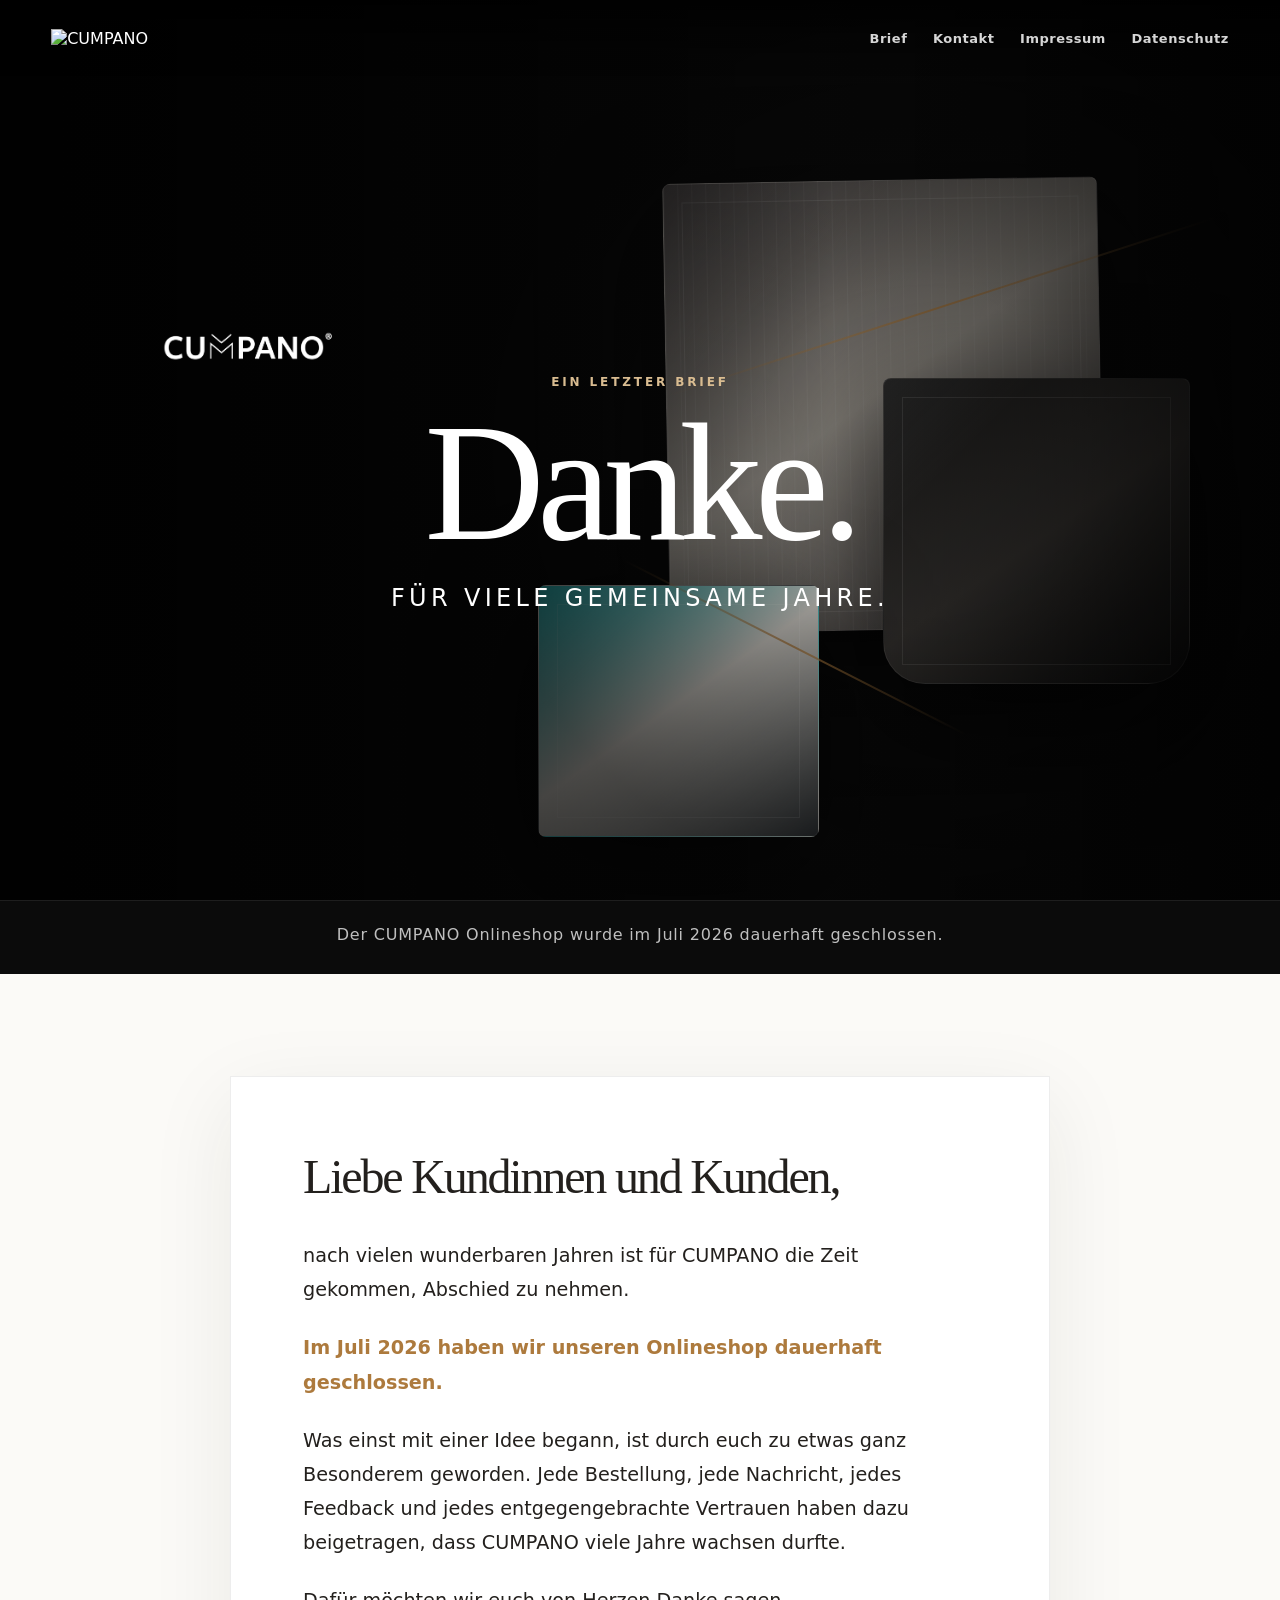
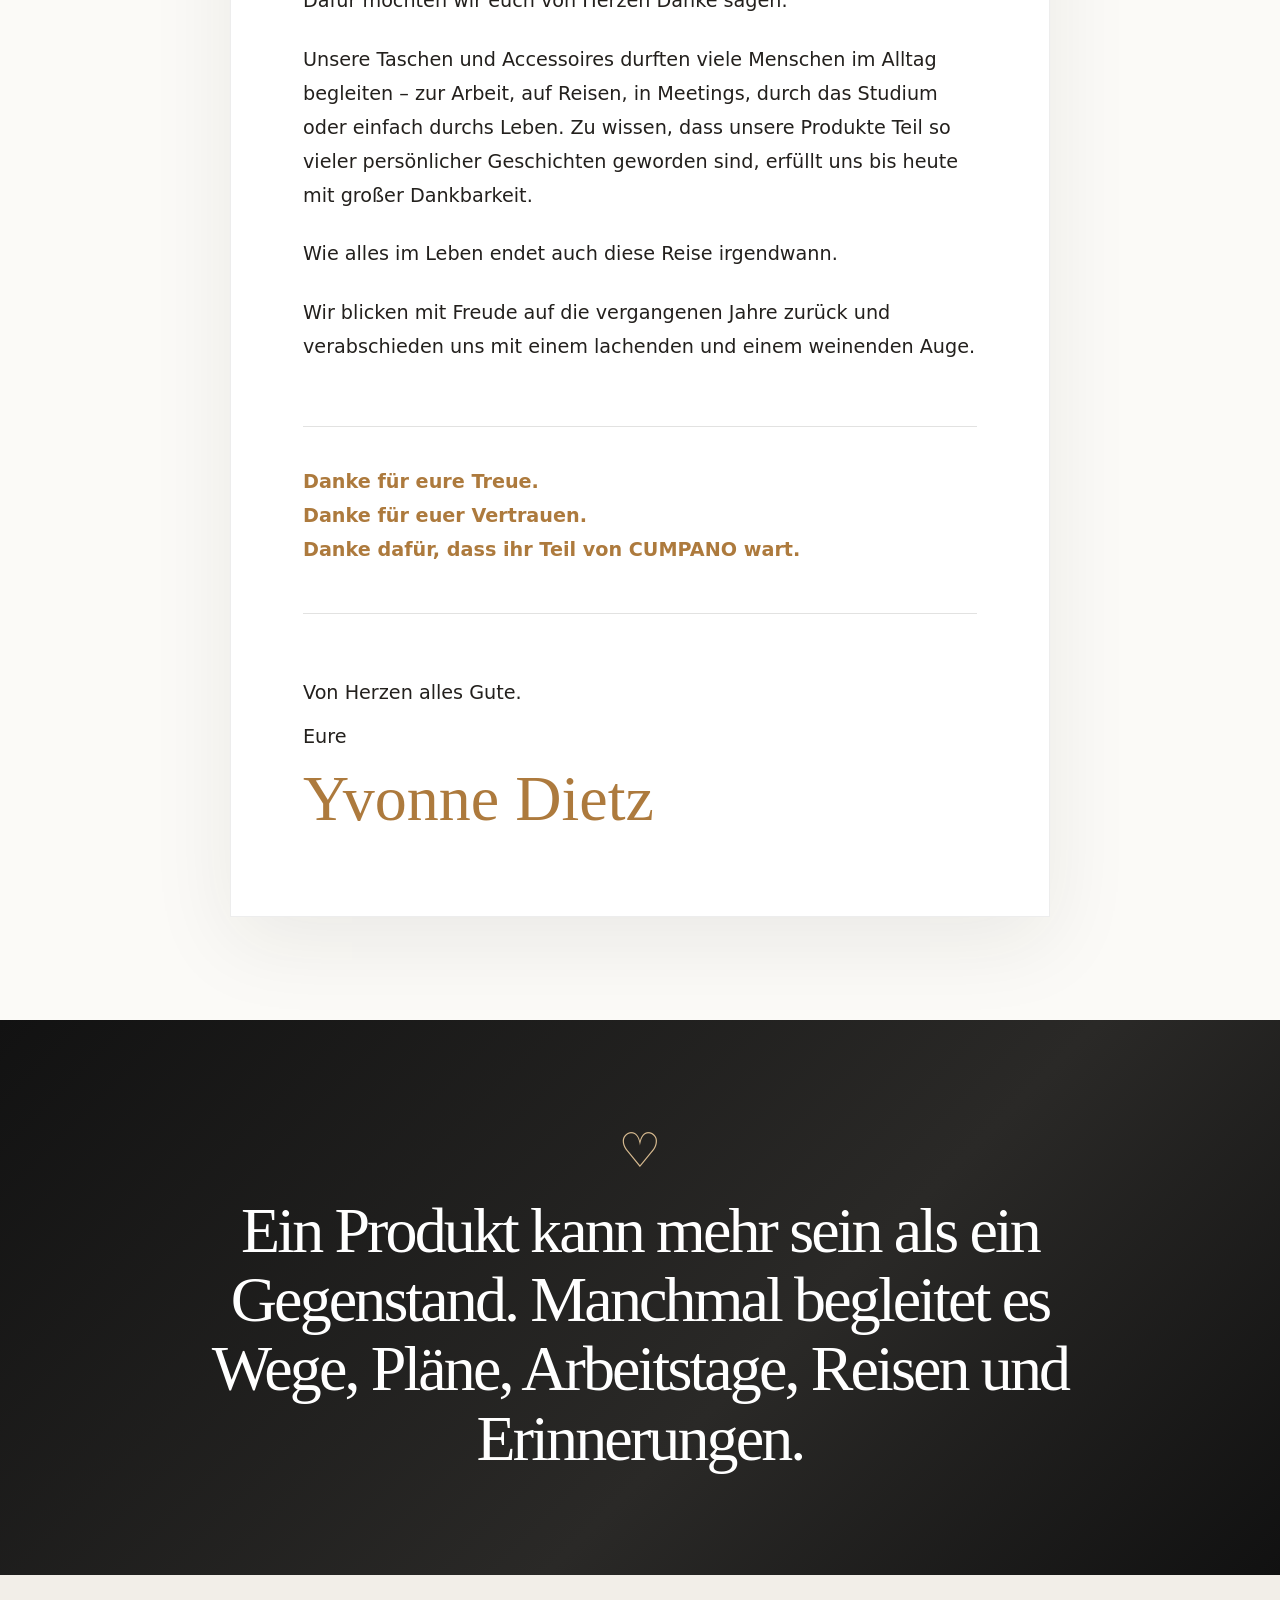
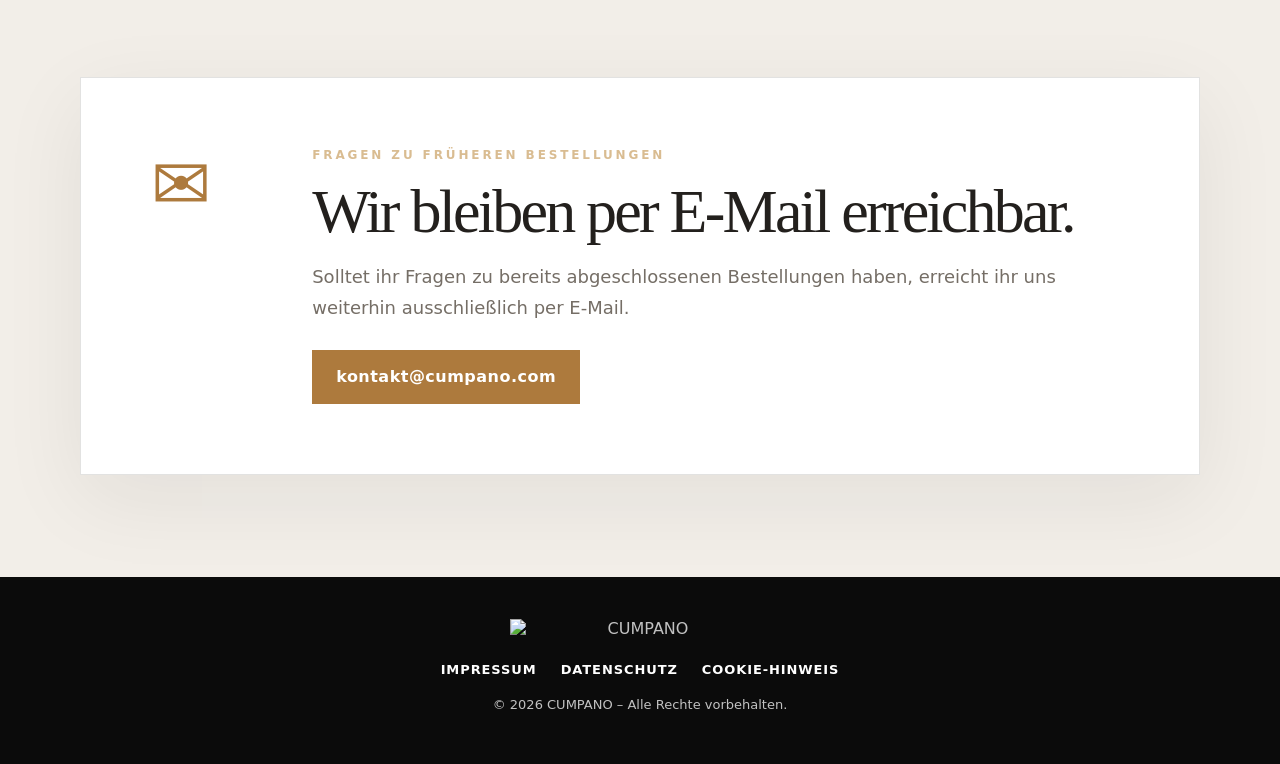
==== index.html @ 157a3c6d "Update index.html" ====
<!doctype html>
<html lang="de">
<head>
  <meta charset="utf-8" />
  <meta name="viewport" content="width=device-width, initial-scale=1" />
  <title>CUMPANO sagt Danke</title>
  <meta name="description" content="CUMPANO hat seinen Onlineshop im Juli 2026 dauerhaft geschlossen. Ein letzter Dank an alle Kundinnen und Kunden." />
  <meta name="theme-color" content="#111111" />
  <link rel="icon" href="cumpano-logo.png" />
  <link rel="stylesheet" href="styles.css" />
</head>
<body>
  <a class="skip-link" href="#brief">Zum Inhalt springen</a>
  <header class="topbar" aria-label="Kopfbereich">
    <a class="logo-link" href="index.html" aria-label="CUMPANO Startseite">
      <img src="assets/cumpano-logo.png" alt="CUMPANO" class="logo" />
    </a>
    <nav class="nav" aria-label="Seitennavigation">
      <a href="#brief">Brief</a>
      <a href="#kontakt">Kontakt</a>
      <a href="impressum.html">Impressum</a>
      <a href="datenschutz.html">Datenschutz</a>
    </nav>
  </header>

  <main>
    <section class="hero" aria-label="CUMPANO Abschied">
      <div class="hero-bg" aria-hidden="true">
        <div class="product-card product-card-a"></div>
        <div class="product-card product-card-b"></div>
        <div class="product-card product-card-c"></div>
        <div class="thread-line line-one"></div>
        <div class="thread-line line-two"></div>
      </div>
      <div class="hero-content reveal">
        <img src="cumpano-logo.png" alt="CUMPANO" class="logo">
        <p class="kicker">Ein letzter Brief</p>
        <h1>Danke.</h1>
        <p class="hero-subline">Für viele gemeinsame Jahre.</p>
      </div>
    </section>

    <section class="intro-band" aria-label="Hinweis zur Schließung">
      <p>Der CUMPANO Onlineshop wurde im Juli 2026 dauerhaft geschlossen.</p>
    </section>

    <section class="letter-section" id="brief">
      <article class="letter reveal" aria-label="Abschiedsbrief von CUMPANO">
        <p class="salutation">Liebe Kundinnen und Kunden,</p>

        <p>nach vielen wunderbaren Jahren ist für CUMPANO die Zeit gekommen, Abschied zu nehmen.</p>

        <p class="highlight">Im Juli 2026 haben wir unseren Onlineshop dauerhaft geschlossen.</p>

        <p>Was einst mit einer Idee begann, ist durch euch zu etwas ganz Besonderem geworden. Jede Bestellung, jede Nachricht, jedes Feedback und jedes entgegengebrachte Vertrauen haben dazu beigetragen, dass CUMPANO viele Jahre wachsen durfte.</p>

        <p>Dafür möchten wir euch von Herzen Danke sagen.</p>

        <p>Unsere Taschen und Accessoires durften viele Menschen im Alltag begleiten – zur Arbeit, auf Reisen, in Meetings, durch das Studium oder einfach durchs Leben. Zu wissen, dass unsere Produkte Teil so vieler persönlicher Geschichten geworden sind, erfüllt uns bis heute mit großer Dankbarkeit.</p>

        <p>Wie alles im Leben endet auch diese Reise irgendwann.</p>

        <p>Wir blicken mit Freude auf die vergangenen Jahre zurück und verabschieden uns mit einem lachenden und einem weinenden Auge.</p>

        <div class="thanks-box" aria-label="Dankesworte">
          <p>Danke für eure Treue.</p>
          <p>Danke für euer Vertrauen.</p>
          <p>Danke dafür, dass ihr Teil von CUMPANO wart.</p>
        </div>

        <div class="signature-block">
          <p>Von Herzen alles Gute.</p>
          <p>Eure</p>
          <p class="signature">Yvonne Dietz</p>
        </div>
      </article>
    </section>

    <section class="memory-strip" aria-label="Erinnerung">
      <div class="memory-content reveal">
        <span class="icon">♡</span>
        <p>Ein Produkt kann mehr sein als ein Gegenstand. Manchmal begleitet es Wege, Pläne, Arbeitstage, Reisen und Erinnerungen.</p>
      </div>
    </section>

    <section class="contact-section" id="kontakt">
      <div class="contact-card reveal">
        <div class="mail-icon" aria-hidden="true">✉</div>
        <div>
          <p class="kicker">Fragen zu früheren Bestellungen</p>
          <h2>Wir bleiben per E-Mail erreichbar.</h2>
          <p>Solltet ihr Fragen zu bereits abgeschlossenen Bestellungen haben, erreicht ihr uns weiterhin ausschließlich per E-Mail.</p>
          <a class="mail-button" href="mailto:kontakt@cumpano.com">kontakt@cumpano.com</a>
        </div>
      </div>
    </section>
  </main>

  <footer class="footer">
    <img src="assets/cumpano-logo.png" alt="CUMPANO" class="footer-logo" />
    <nav aria-label="Rechtliches">
      <a href="impressum.html">Impressum</a>
      <a href="datenschutz.html">Datenschutz</a>
      <a href="cookies.html">Cookie-Hinweis</a>
    </nav>
    <p>© 2026 CUMPANO – Alle Rechte vorbehalten.</p>
  </footer>

  <script src="script.js" defer></script>
</body>
</html>
---- styles.css ----
:root {
  --black: #0b0b0b;
  --black-soft: #151515;
  --white: #ffffff;
  --paper: #fbfaf7;
  --cream: #f2eee8;
  --ink: #23201d;
  --muted: #756e66;
  --gold: #ad7a3d;
  --gold-soft: #d9bc91;
  --line: rgba(35, 32, 29, 0.13);
  --shadow: 0 24px 80px rgba(0, 0, 0, 0.16);
  --max: 1120px;
}

* { box-sizing: border-box; }
html { scroll-behavior: smooth; }
body {
  margin: 0;
  color: var(--ink);
  background: var(--paper);
  font-family: Optima, Candara, "Segoe UI", system-ui, -apple-system, BlinkMacSystemFont, sans-serif;
  text-rendering: optimizeLegibility;
}
img { max-width: 100%; display: block; }
a { color: inherit; }
.skip-link {
  position: absolute;
  top: 8px;
  left: 8px;
  z-index: 100;
  padding: 10px 14px;
  background: var(--white);
  color: var(--black);
  transform: translateY(-130%);
}
.skip-link:focus { transform: translateY(0); }

.topbar {
  position: fixed;
  z-index: 50;
  top: 0;
  left: 0;
  right: 0;
  height: 76px;
  display: flex;
  align-items: center;
  justify-content: space-between;
  padding: 0 clamp(18px, 4vw, 54px);
  background: linear-gradient(180deg, rgba(0,0,0,0.72), rgba(0,0,0,0.28), transparent);
  color: var(--white);
}
.topbar.solid { background: var(--black); }
.logo { width: clamp(145px, 15vw, 210px); height: auto; }
.logo-link { text-decoration: none; }
.nav { display: flex; gap: clamp(14px, 2vw, 30px); align-items: center; font-size: 13px; font-weight: 700; letter-spacing: 0.04em; }
.nav a { color: rgba(255,255,255,0.84); text-decoration: none; }
.nav a:hover { color: var(--white); }

.hero {
  position: relative;
  min-height: 100svh;
  display: grid;
  place-items: center;
  overflow: hidden;
  background: var(--black);
  color: var(--white);
  padding: 120px 22px 90px;
}
.hero::after {
  content: "";
  position: absolute;
  inset: 0;
  background:
    linear-gradient(90deg, rgba(0,0,0,0.92), rgba(0,0,0,0.55) 38%, rgba(0,0,0,0.22) 65%, rgba(0,0,0,0.72)),
    radial-gradient(circle at 72% 50%, transparent 0 10rem, rgba(0,0,0,0.34) 28rem);
  z-index: 2;
}
.hero-bg { position: absolute; inset: 0; z-index: 1; opacity: 0.95; }
.product-card {
  position: absolute;
  border: 1px solid rgba(255,255,255,0.10);
  box-shadow: 0 35px 110px rgba(0,0,0,0.55);
  background:
    linear-gradient(135deg, rgba(255,255,255,0.09), transparent 25%),
    repeating-linear-gradient(90deg, rgba(255,255,255,0.055) 0 1px, transparent 1px 14px),
    linear-gradient(145deg, #393535, #9f9a92 48%, #393535);
}
.product-card::after {
  content: "";
  position: absolute;
  inset: 18px;
  border: 1px solid rgba(255,255,255,0.12);
}
.product-card-a {
  width: min(34vw, 470px);
  height: min(50vh, 540px);
  left: 52%;
  top: 20%;
  border-radius: 8px;
  transform: rotate(-1deg);
}
.product-card-b {
  width: min(24vw, 320px);
  height: min(34vh, 360px);
  left: 69%;
  top: 42%;
  border-radius: 8px 8px 42px 42px;
  background:
    linear-gradient(135deg, rgba(255,255,255,0.09), transparent 25%),
    linear-gradient(145deg, #1a1a1a, #3b3835 52%, #0e0e0e);
}
.product-card-c {
  width: min(22vw, 290px);
  height: min(28vh, 270px);
  left: 42%;
  bottom: 7%;
  border-radius: 8px;
  background:
    linear-gradient(135deg, rgba(255,255,255,0.11), transparent 25%),
    linear-gradient(145deg, #13aeb0, #dad7d0 48%, #2f3336);
}
.thread-line {
  position: absolute;
  height: 2px;
  background: linear-gradient(90deg, transparent, rgba(173,122,61,.8), transparent);
  transform-origin: center;
}
.line-one { width: 45vw; top: 34%; right: 4%; transform: rotate(-18deg); }
.line-two { width: 30vw; bottom: 28%; right: 23%; transform: rotate(27deg); }
.hero-content { position: relative; z-index: 3; width: min(980px, 100%); text-align: center; }
.hero-logo { width: min(620px, 88vw); margin: 0 auto 44px; }
.kicker {
  margin: 0 0 18px;
  color: var(--gold-soft);
  text-transform: uppercase;
  letter-spacing: 0.24em;
  font-size: 12px;
  font-weight: 800;
}
.hero h1, .legal-card h1, .letter .salutation, .contact-card h2, .memory-content p {
  font-family: Georgia, "Times New Roman", serif;
  font-weight: 400;
  letter-spacing: -0.045em;
}
.hero h1 { margin: 0; font-size: clamp(76px, 13vw, 180px); line-height: 0.92; }
.hero-subline { margin: 24px 0 0; font-size: clamp(16px, 2vw, 24px); text-transform: uppercase; letter-spacing: 0.18em; }
.intro-band {
  background: var(--black);
  color: var(--white);
  padding: 24px 22px 30px;
  text-align: center;
  border-top: 1px solid rgba(255,255,255,0.08);
}
.intro-band p { margin: 0; color: rgba(255,255,255,0.74); letter-spacing: 0.05em; }

.letter-section { padding: clamp(64px, 8vw, 118px) 22px; }
.letter {
  width: min(820px, 100%);
  margin: 0 auto;
  padding: clamp(30px, 6vw, 72px);
  background: #fff;
  box-shadow: 0 24px 80px rgba(35,32,29,.08);
  border: 1px solid rgba(35,32,29,.08);
}
.letter p { margin: 0 0 24px; font-size: clamp(18px, 1.5vw, 21px); line-height: 1.78; }
.letter .salutation { font-size: clamp(31px, 4vw, 48px); line-height: 1.16; margin-bottom: 34px; }
.highlight { color: var(--gold); font-weight: 700; }
.thanks-box {
  margin: clamp(38px, 6vw, 62px) 0;
  padding: clamp(24px, 4vw, 42px) 0;
  border-top: 1px solid var(--line);
  border-bottom: 1px solid var(--line);
}
.thanks-box p { margin: 0 0 8px; color: var(--gold); font-weight: 800; line-height: 1.35; }
.signature-block { margin-top: 44px; }
.signature-block p { margin-bottom: 10px; }
.signature-block .signature {
  margin-top: 4px;
  color: var(--gold);
  font-family: "Segoe Script", "Brush Script MT", cursive;
  font-size: clamp(38px, 5vw, 64px);
  line-height: 1.1;
}

.memory-strip {
  background: linear-gradient(135deg, #121212, #2a2927 60%, #111);
  color: var(--white);
  padding: clamp(64px, 8vw, 120px) 22px;
}
.memory-content { width: min(900px, 100%); margin: 0 auto; text-align: center; }
.memory-content .icon { display: block; color: var(--gold-soft); font-size: 48px; margin-bottom: 18px; }
.memory-content p { margin: 0; font-size: clamp(34px, 5vw, 66px); line-height: 1.08; }

.contact-section { padding: clamp(64px, 8vw, 118px) 22px; background: var(--cream); }
.contact-card {
  width: min(var(--max), 100%);
  margin: 0 auto;
  display: grid;
  grid-template-columns: 110px 1fr;
  gap: clamp(24px, 4vw, 56px);
  align-items: start;
  padding: clamp(30px, 6vw, 70px);
  background: #fff;
  border: 1px solid var(--line);
  box-shadow: 0 24px 80px rgba(35,32,29,.07);
}
.mail-icon { color: var(--gold); font-size: 72px; line-height: 1; }
.contact-card h2 { font-size: clamp(34px, 5vw, 62px); line-height: 1; margin: 0 0 20px; }
.contact-card p:not(.kicker) { margin: 0 0 26px; color: var(--muted); font-size: 18px; line-height: 1.7; }
.mail-button {
  display: inline-flex;
  align-items: center;
  min-height: 54px;
  padding: 0 24px;
  background: var(--gold);
  color: #fff;
  text-decoration: none;
  font-weight: 800;
  letter-spacing: .03em;
}
.mail-button:hover { filter: brightness(0.94); }

.footer {
  background: var(--black);
  color: rgba(255,255,255,.75);
  text-align: center;
  padding: 42px 22px 52px;
}
.footer-logo { width: min(260px, 70vw); margin: 0 auto 24px; }
.footer nav { display: flex; justify-content: center; flex-wrap: wrap; gap: 24px; margin-bottom: 20px; }
.footer a { color: #fff; text-decoration: none; font-size: 13px; font-weight: 800; letter-spacing: .07em; text-transform: uppercase; }
.footer p { margin: 0; font-size: 13px; }

.legal-page { background: var(--cream); }
.legal-wrap { padding: 120px 22px 80px; }
.legal-card {
  width: min(900px, 100%);
  margin: 0 auto;
  background: #fff;
  padding: clamp(28px, 5vw, 64px);
  border: 1px solid var(--line);
  box-shadow: 0 24px 80px rgba(35,32,29,.07);
}
.legal-card h1 { margin: 0 0 10px; font-size: clamp(44px, 7vw, 78px); line-height: 1; }
.legal-card h2 { margin: 34px 0 12px; font-size: 23px; }
.legal-card p { color: #3a352f; font-size: 17px; line-height: 1.72; }
.legal-card a { color: var(--gold); font-weight: 700; }
.legal-note, .small-muted { color: var(--muted) !important; }
.small-muted { margin-top: 42px; font-size: 14px !important; }

.reveal { opacity: 0; transform: translateY(24px); transition: opacity 850ms ease, transform 850ms ease; }
.reveal.is-visible { opacity: 1; transform: translateY(0); }

@media (max-width: 760px) {
  .topbar { height: auto; min-height: 72px; align-items: flex-start; flex-direction: column; gap: 10px; padding-top: 14px; padding-bottom: 14px; background: rgba(0,0,0,.86); }
  .nav { gap: 14px; flex-wrap: wrap; font-size: 12px; }
  .hero { padding-top: 150px; }
  .product-card-a { width: 76vw; height: 380px; left: 22%; top: 28%; }
  .product-card-b { width: 48vw; height: 240px; left: 55%; top: 52%; }
  .product-card-c { width: 44vw; height: 190px; left: 5%; bottom: 8%; }
  .contact-card { grid-template-columns: 1fr; }
  .mail-icon { font-size: 54px; }
  .letter { padding-left: 24px; padding-right: 24px; }
}

@media (prefers-reduced-motion: reduce) {
  html { scroll-behavior: auto; }
  .reveal { opacity: 1; transform: none; transition: none; }
}
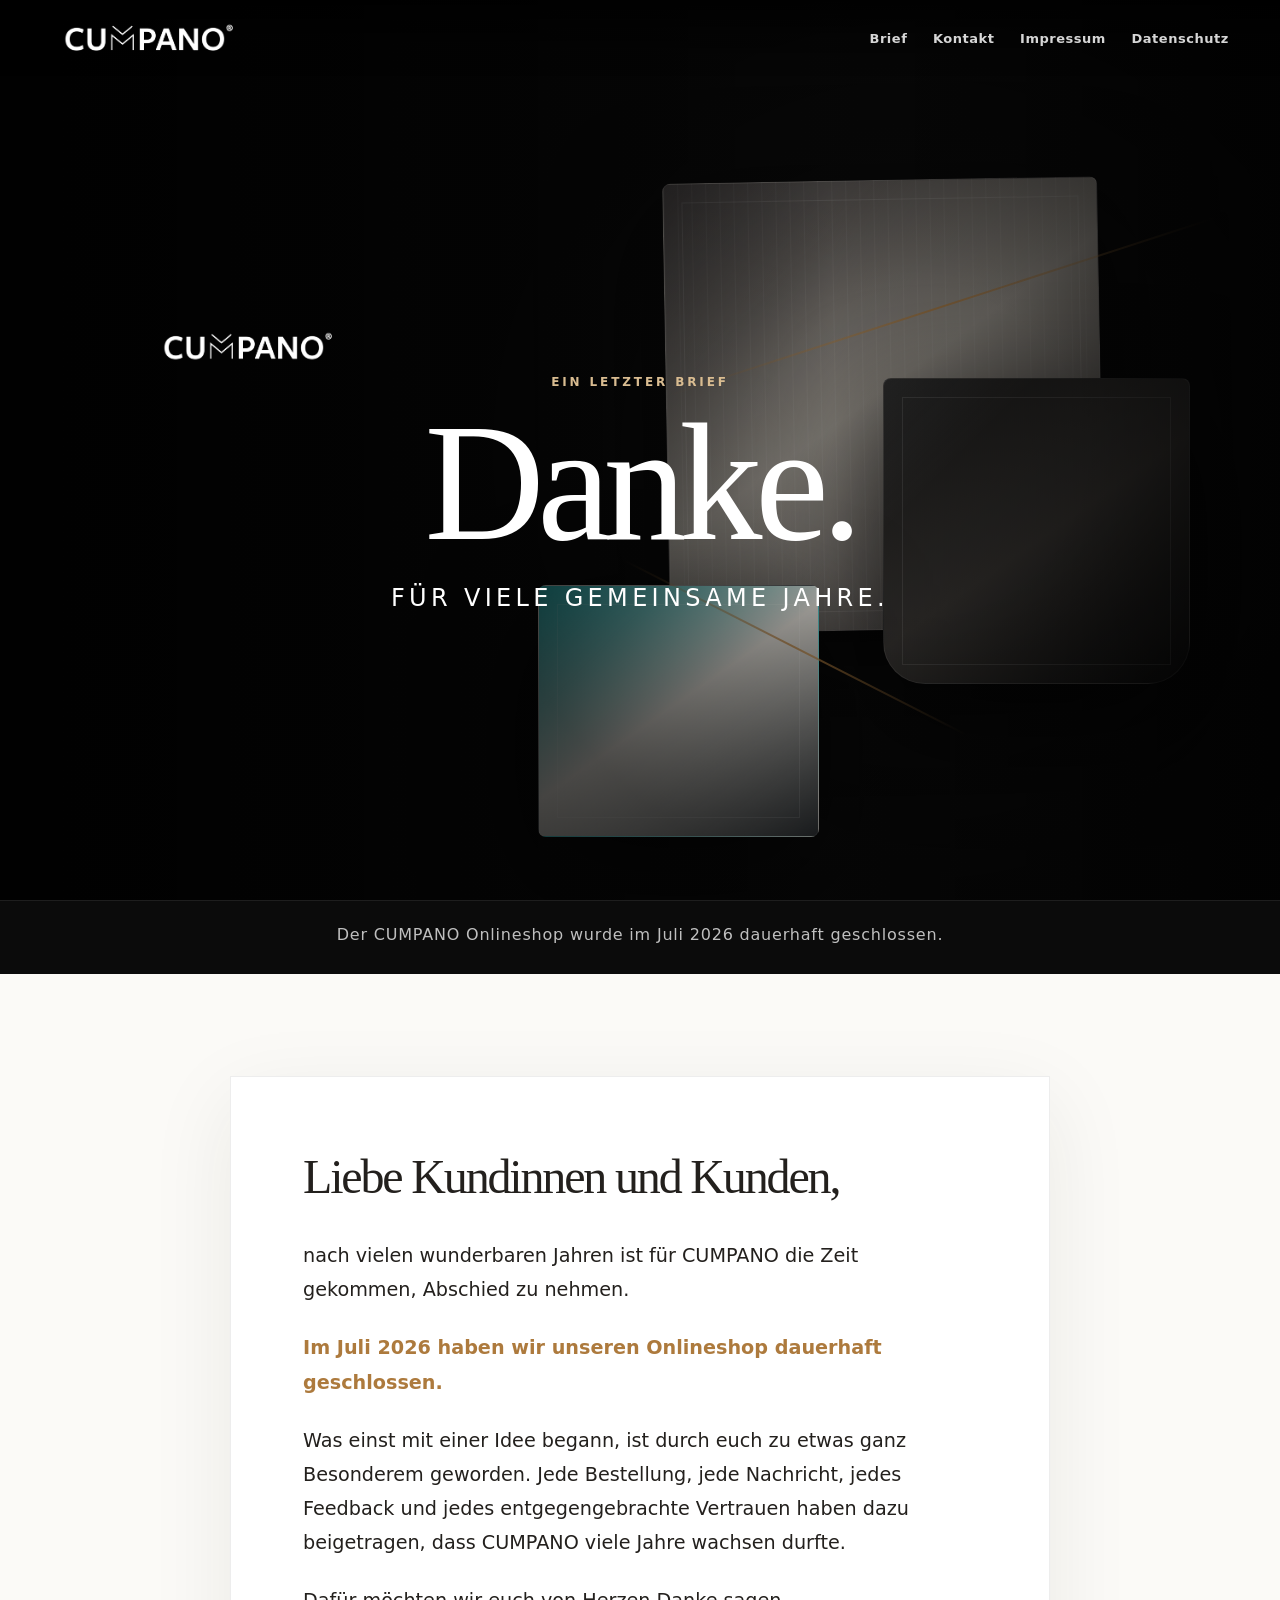
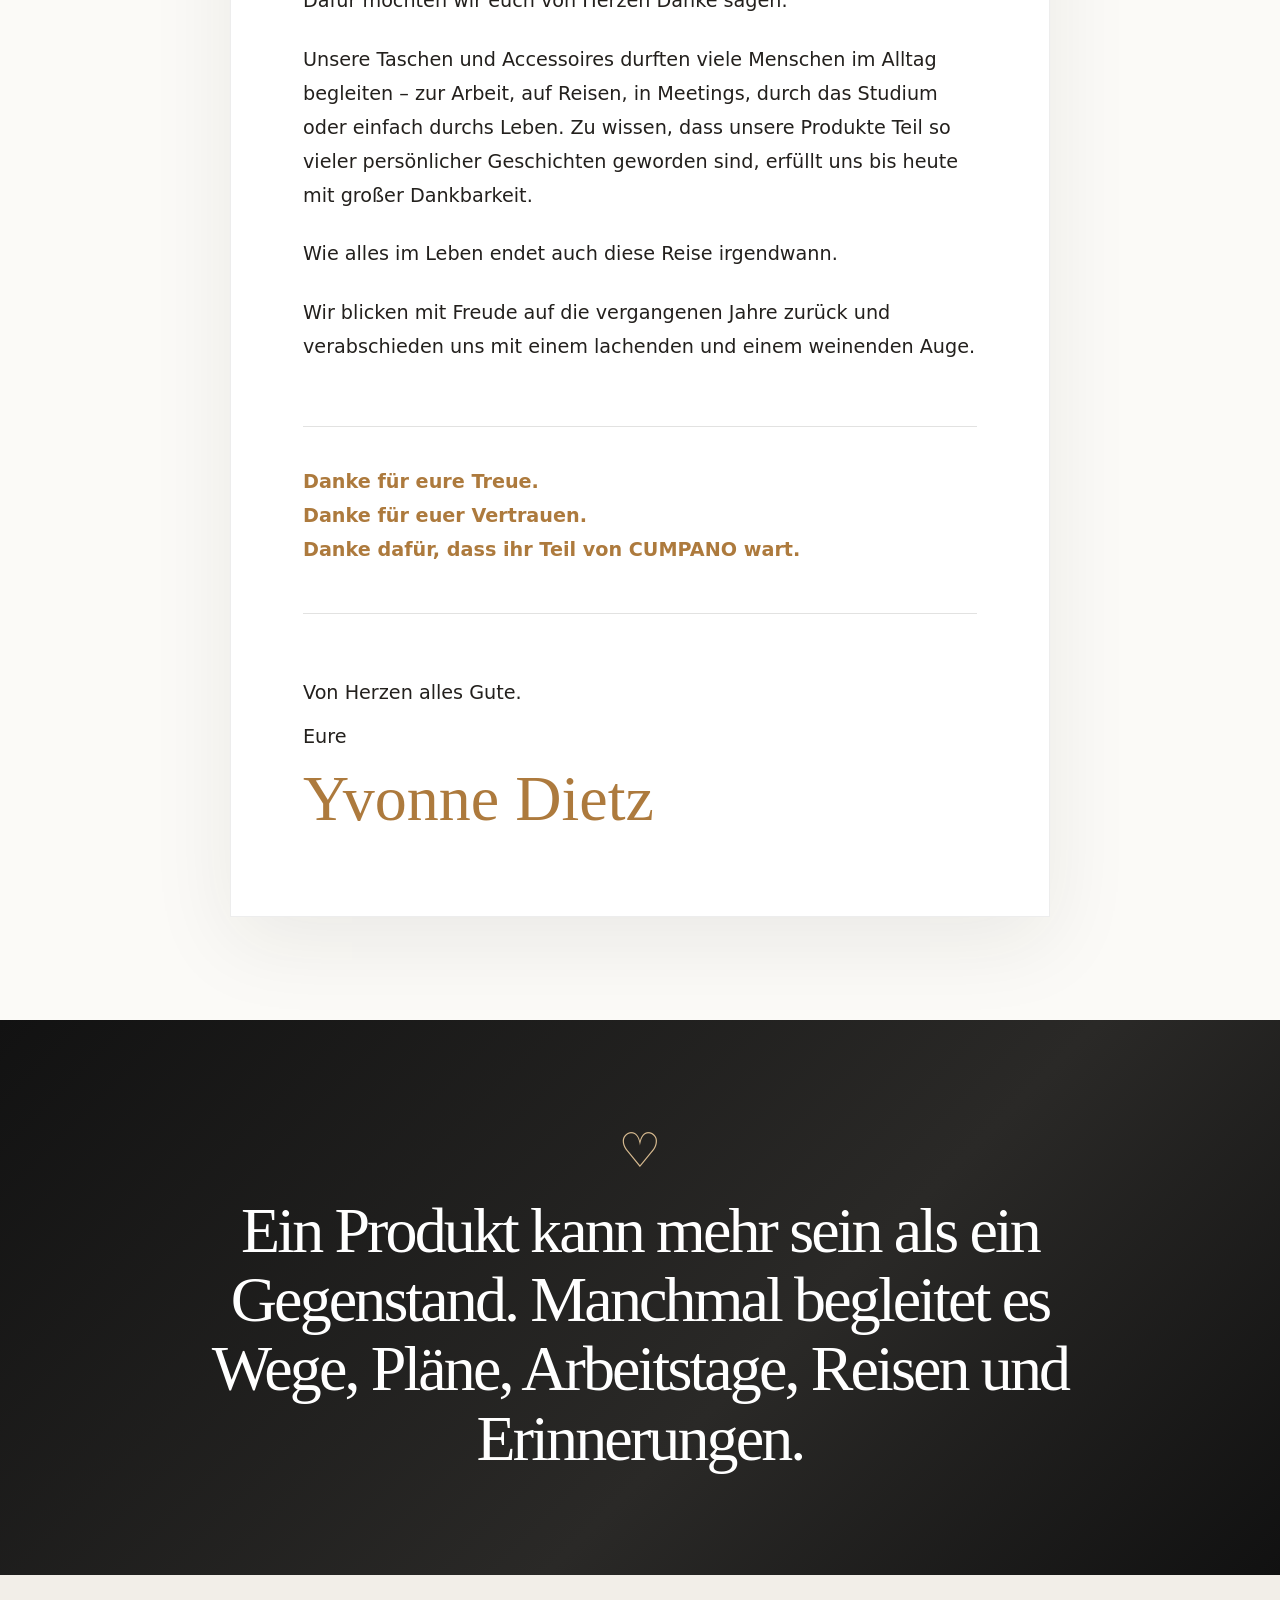
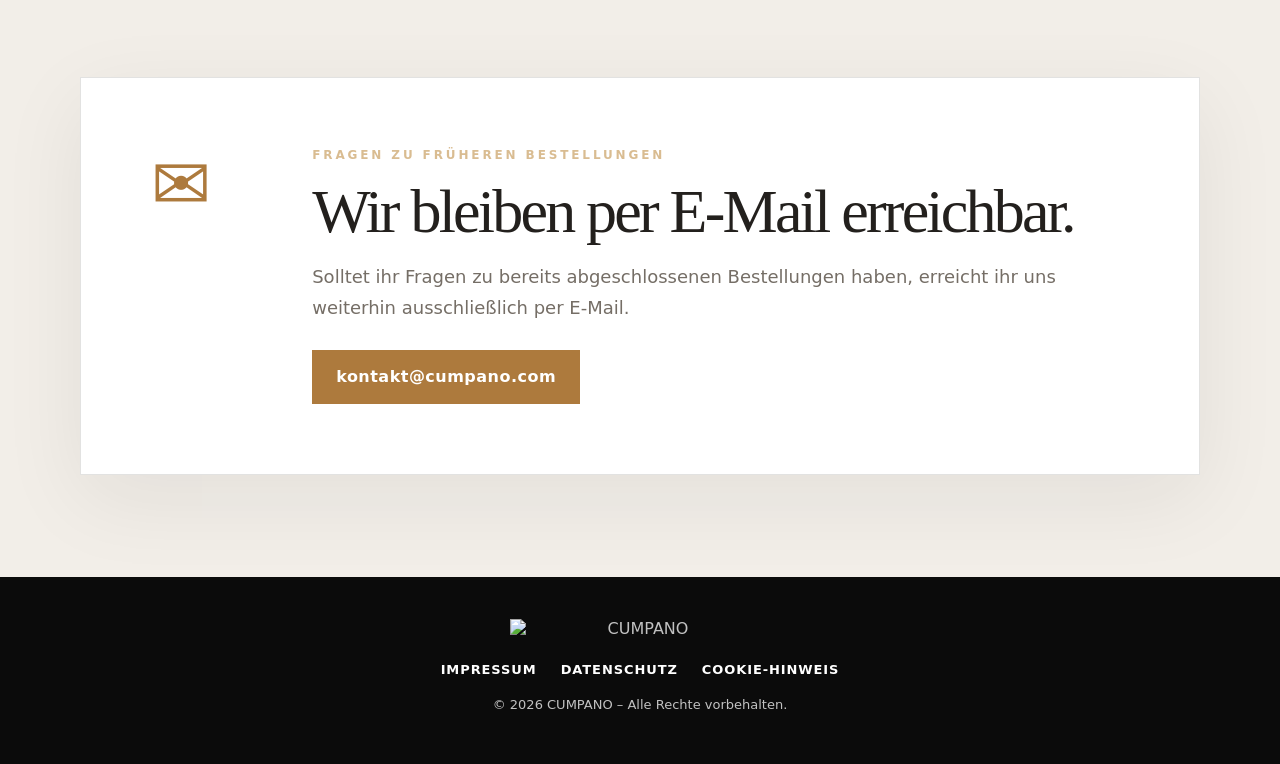
==== commit 853e7918: "Update index.html" ====
--- a/index.html
+++ b/index.html
@@ -13,7 +13,7 @@
   <a class="skip-link" href="#brief">Zum Inhalt springen</a>
   <header class="topbar" aria-label="Kopfbereich">
     <a class="logo-link" href="index.html" aria-label="CUMPANO Startseite">
-      <img src="assets/cumpano-logo.png" alt="CUMPANO" class="logo" />
+      <img src="cumpano-logo.png" alt="CUMPANO" class="logo">
     </a>
     <nav class="nav" aria-label="Seitennavigation">
       <a href="#brief">Brief</a>
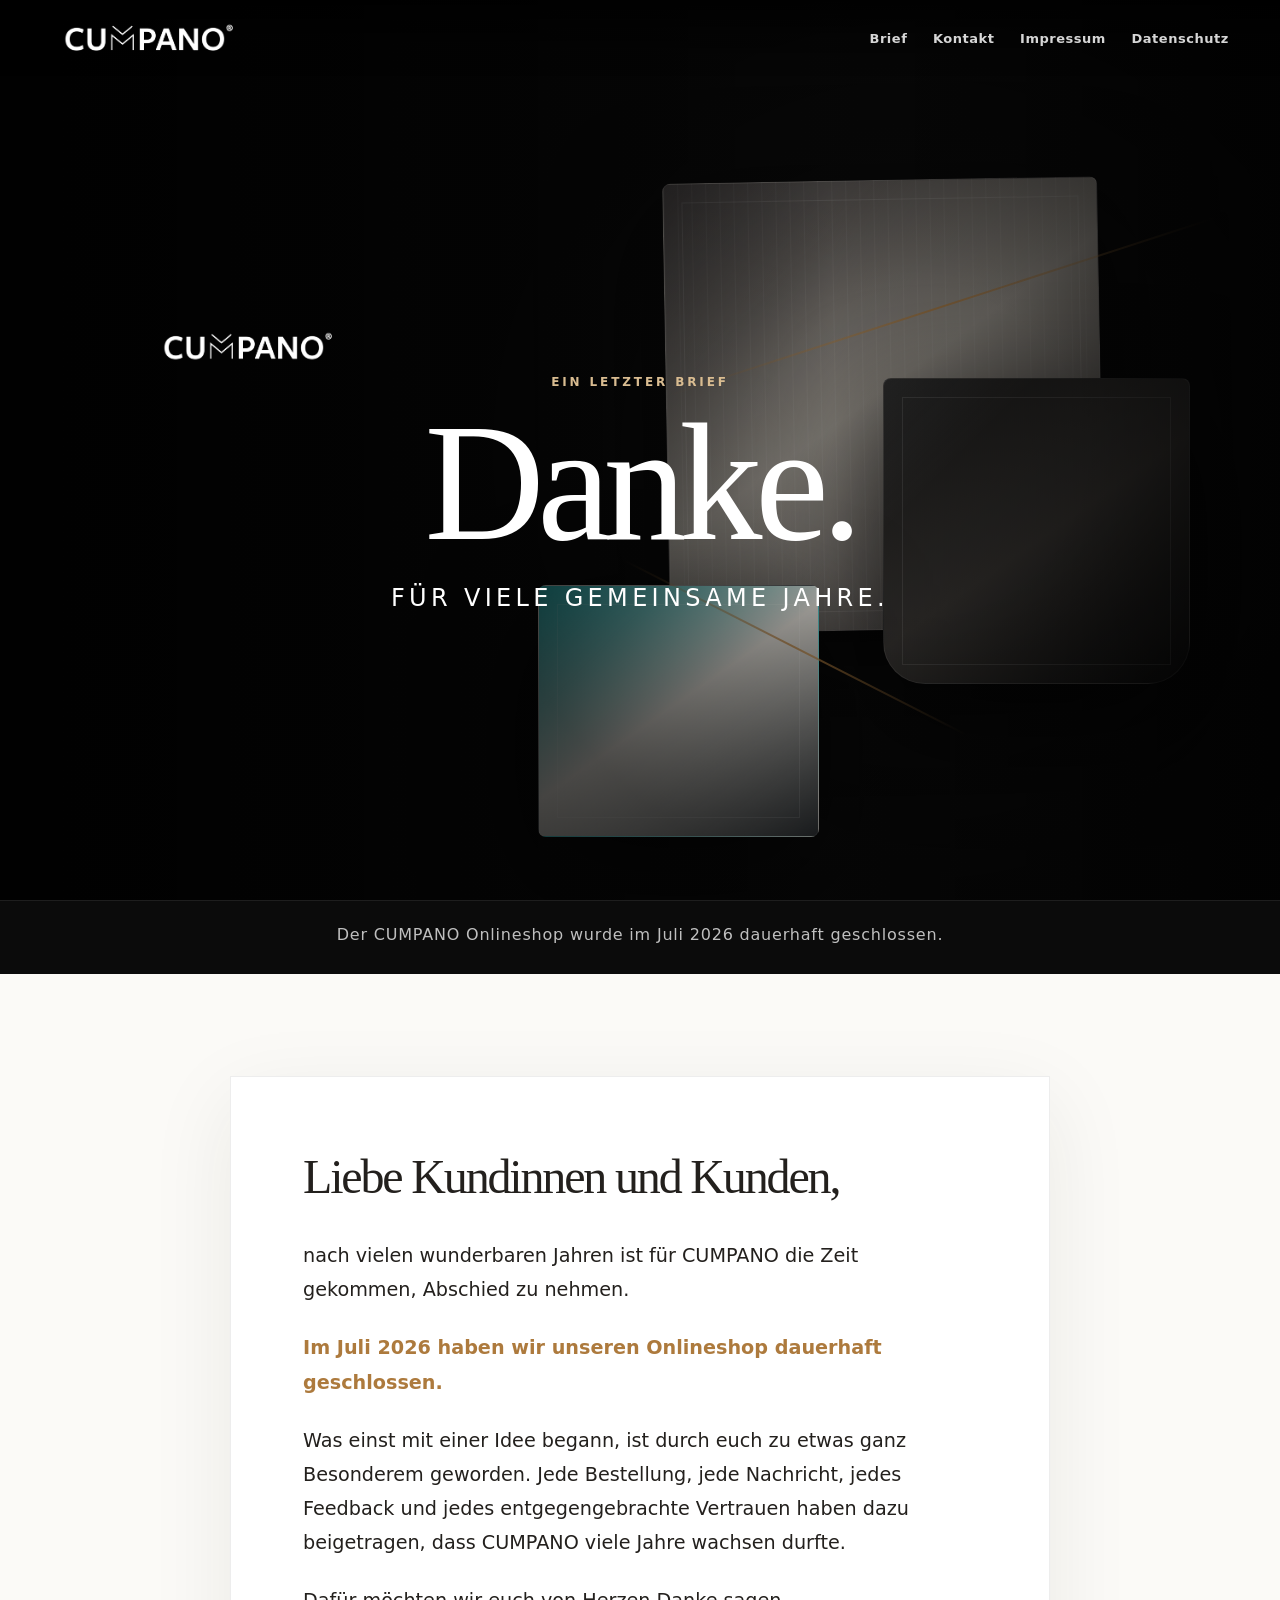
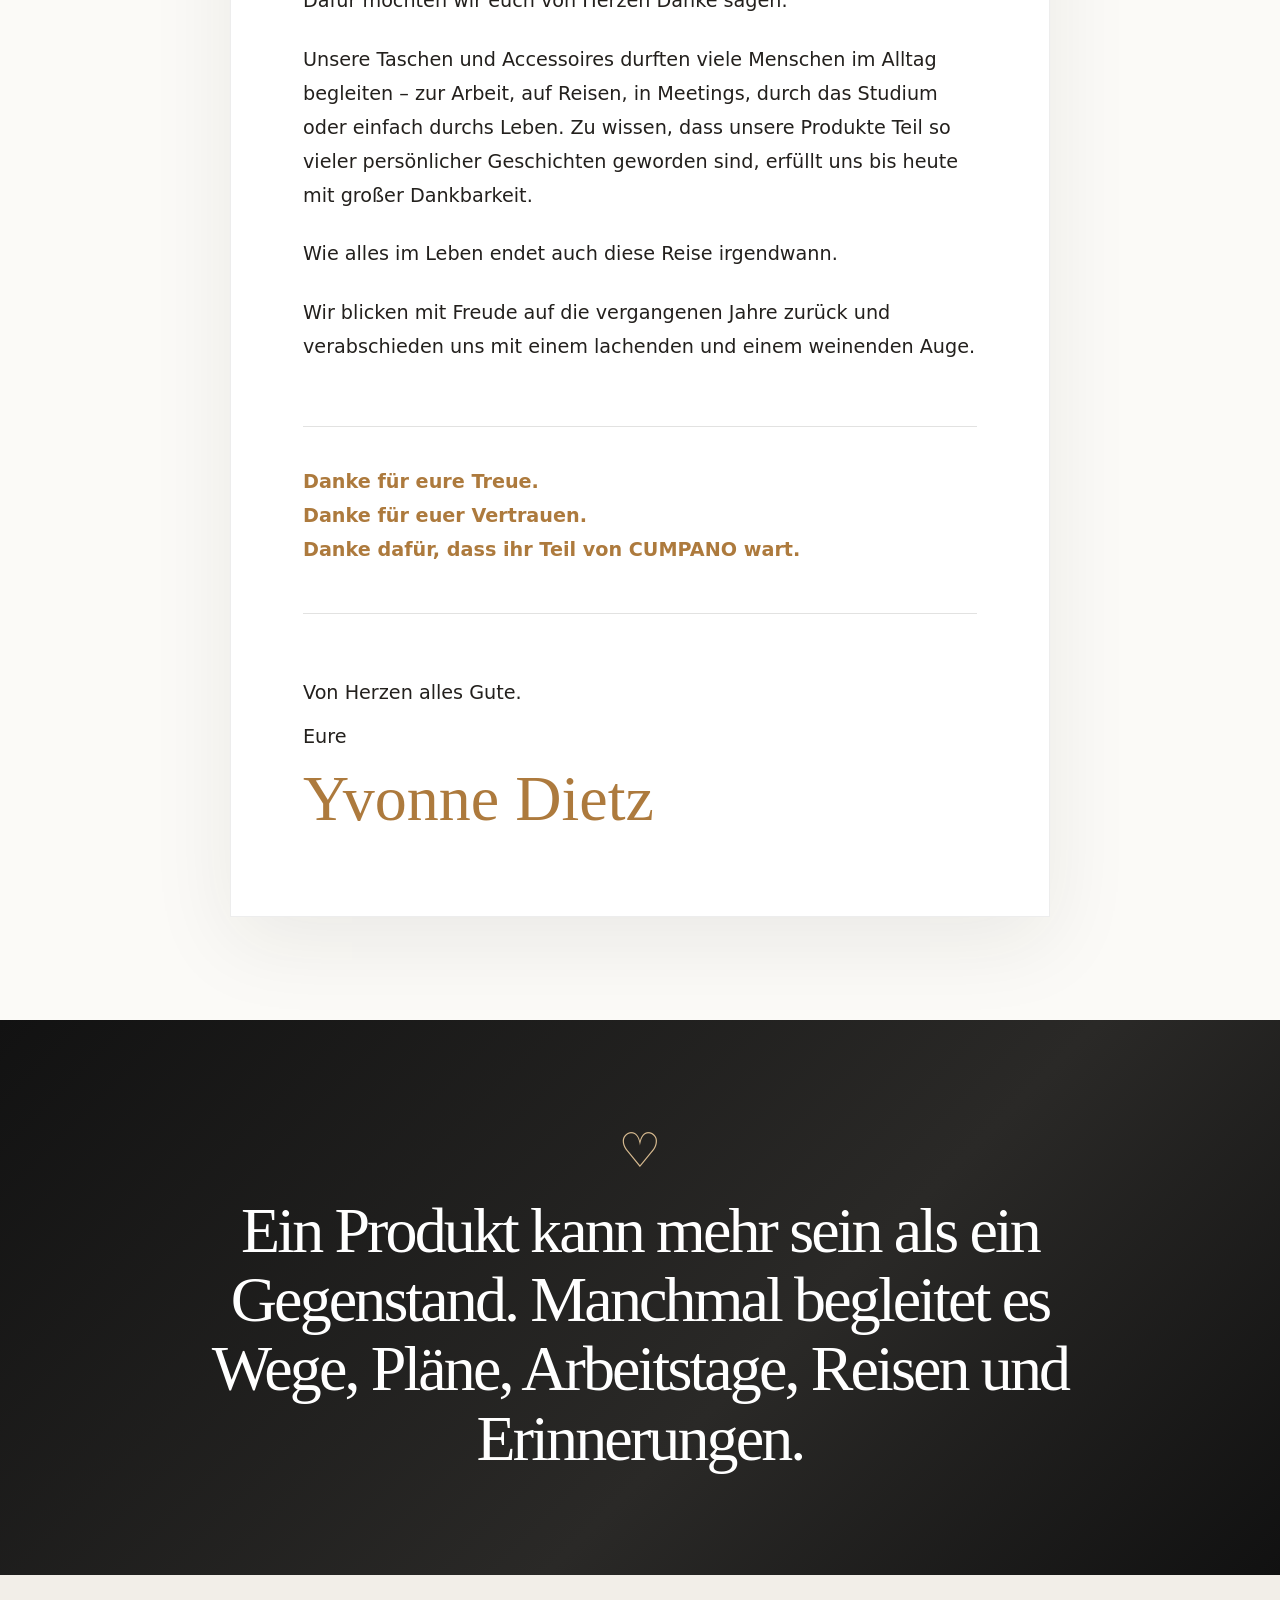
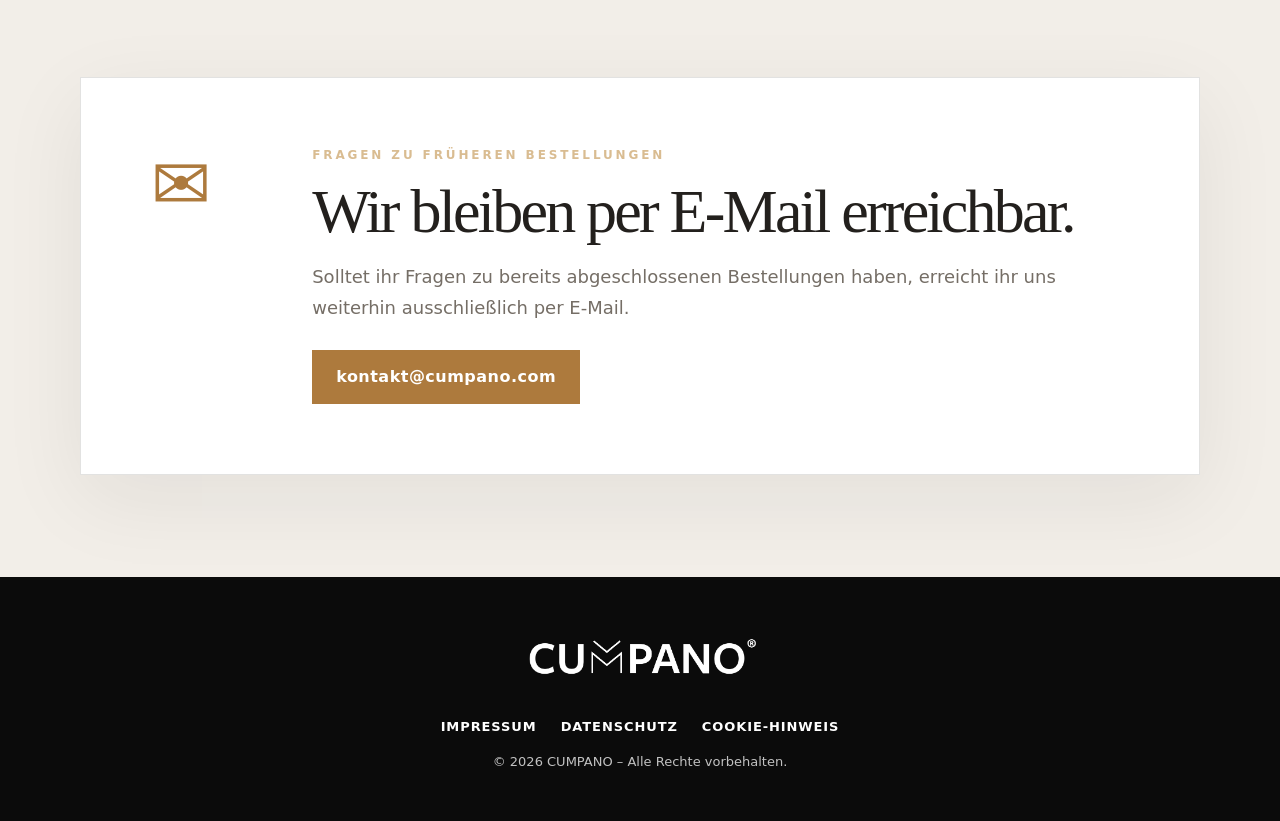
==== commit 7f40bb6c: "Update logo image source in footer" ====
--- a/index.html
+++ b/index.html
@@ -97,7 +97,7 @@
   </main>
 
   <footer class="footer">
-    <img src="assets/cumpano-logo.png" alt="CUMPANO" class="footer-logo" />
+    <img src="cumpano-logo.png" alt="CUMPANO" class="footer-logo" />
     <nav aria-label="Rechtliches">
       <a href="impressum.html">Impressum</a>
       <a href="datenschutz.html">Datenschutz</a>
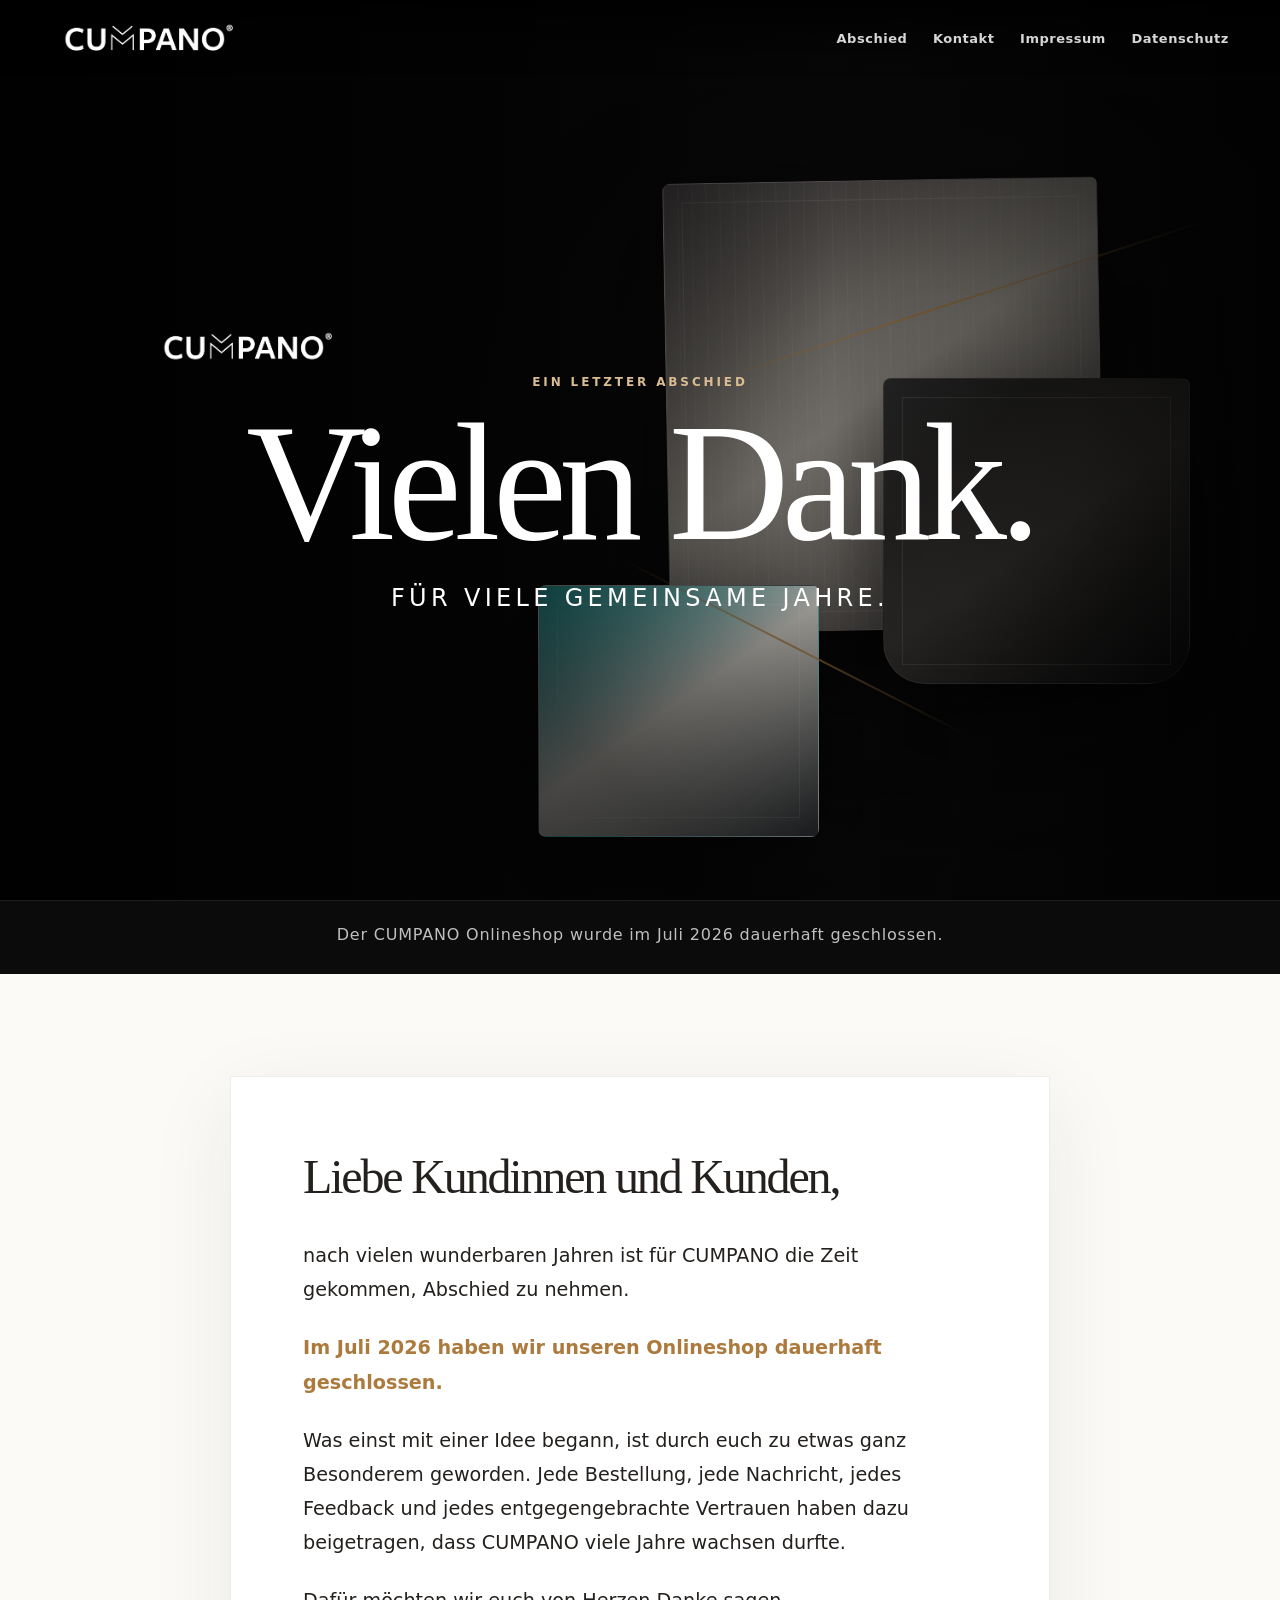
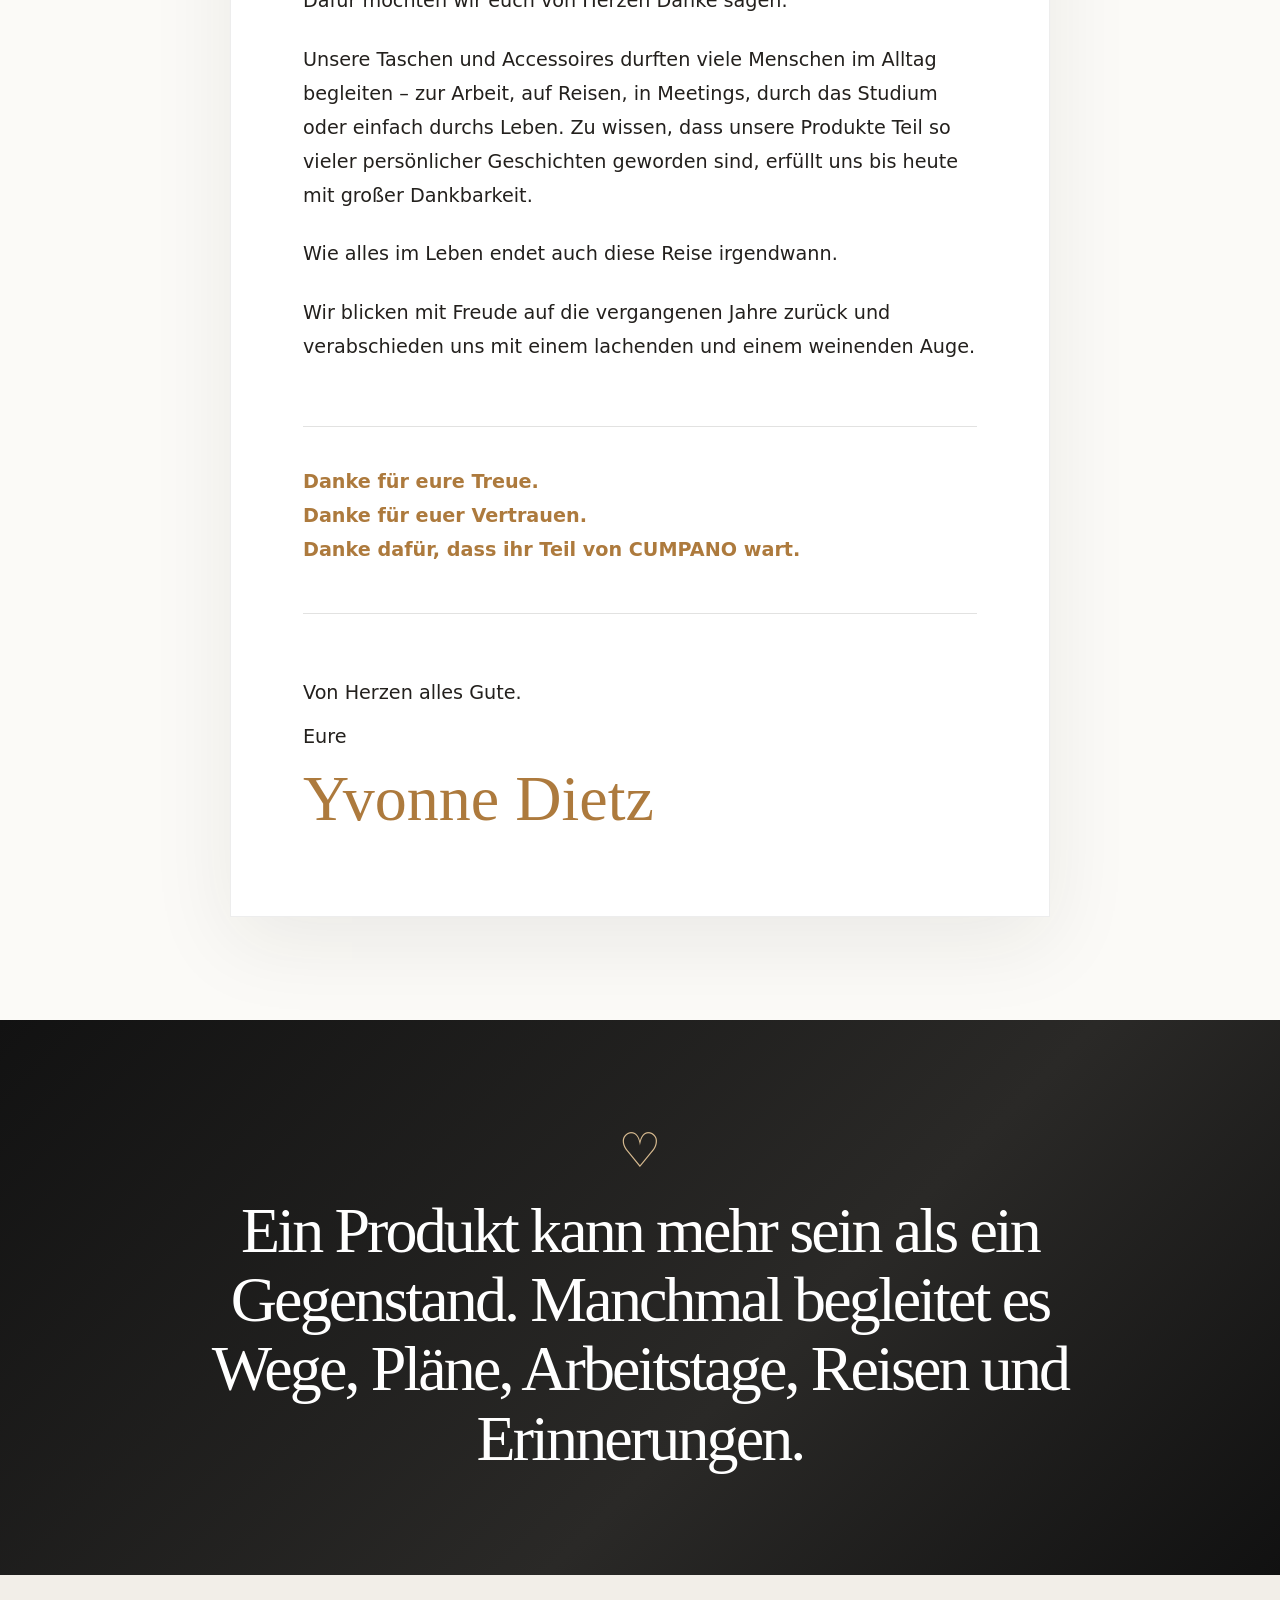
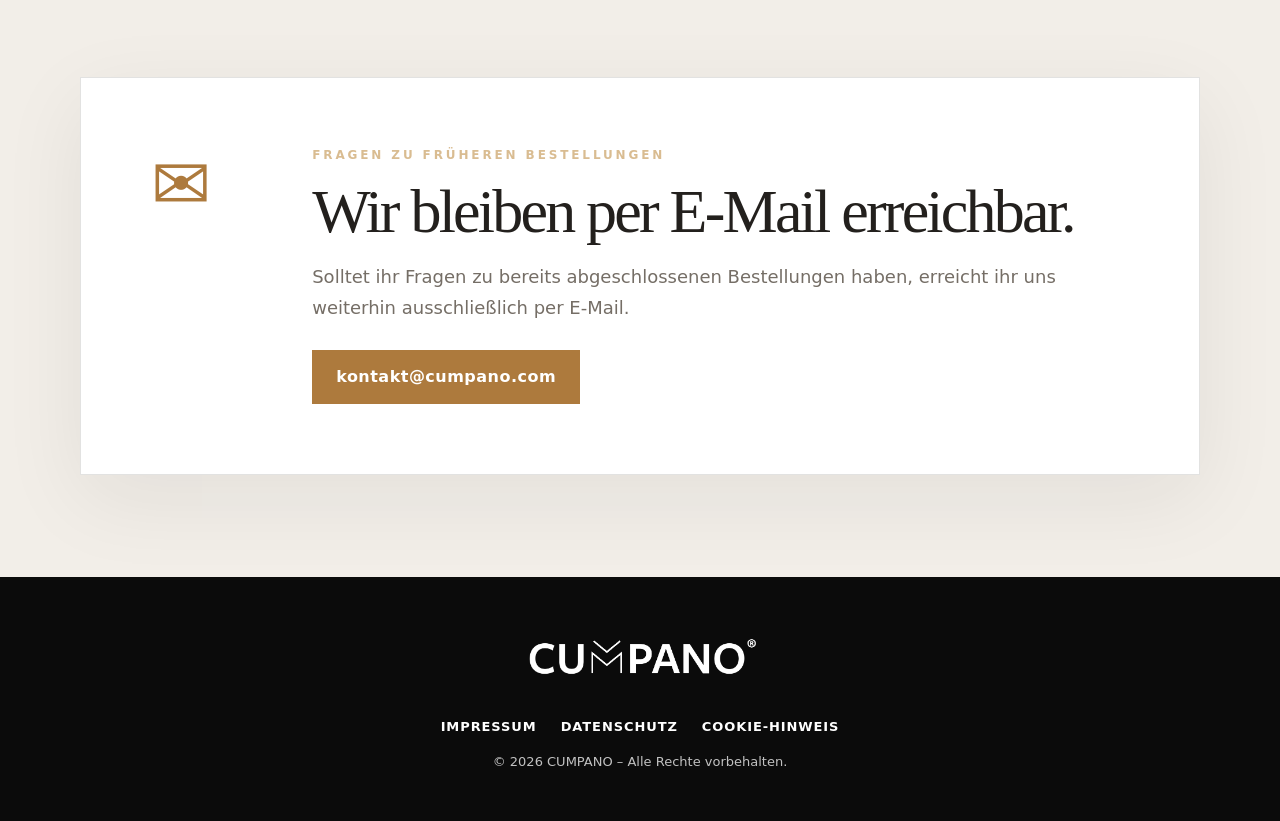
==== commit 2bf1cec4: "Update text for farewell message in index.html" ====
--- a/index.html
+++ b/index.html
@@ -16,7 +16,7 @@
       <img src="cumpano-logo.png" alt="CUMPANO" class="logo">
     </a>
     <nav class="nav" aria-label="Seitennavigation">
-      <a href="#brief">Brief</a>
+      <a href="#brief">Abschied</a>
       <a href="#kontakt">Kontakt</a>
       <a href="impressum.html">Impressum</a>
       <a href="datenschutz.html">Datenschutz</a>
@@ -34,8 +34,8 @@
       </div>
       <div class="hero-content reveal">
         <img src="cumpano-logo.png" alt="CUMPANO" class="logo">
-        <p class="kicker">Ein letzter Brief</p>
-        <h1>Danke.</h1>
+        <p class="kicker">Ein letzter Abschied</p>
+        <h1>Vielen Dank.</h1>
         <p class="hero-subline">Für viele gemeinsame Jahre.</p>
       </div>
     </section>
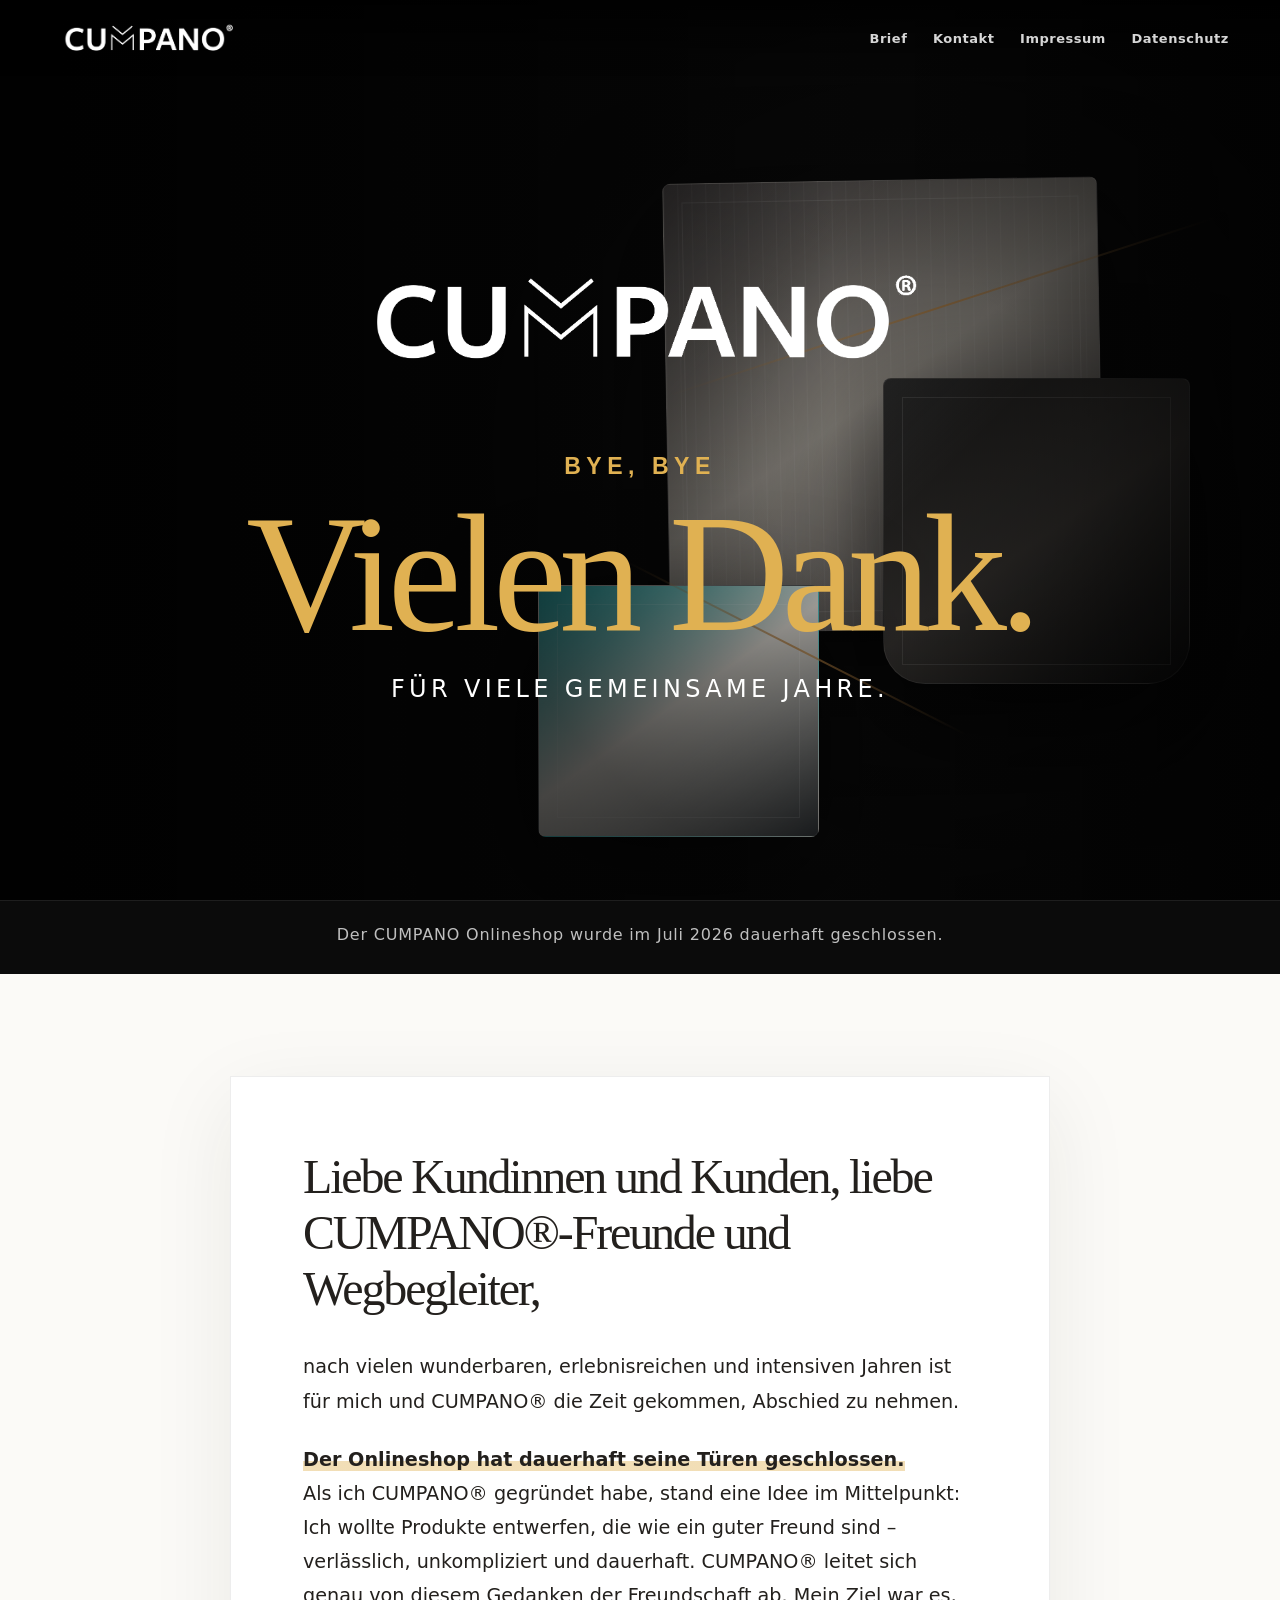
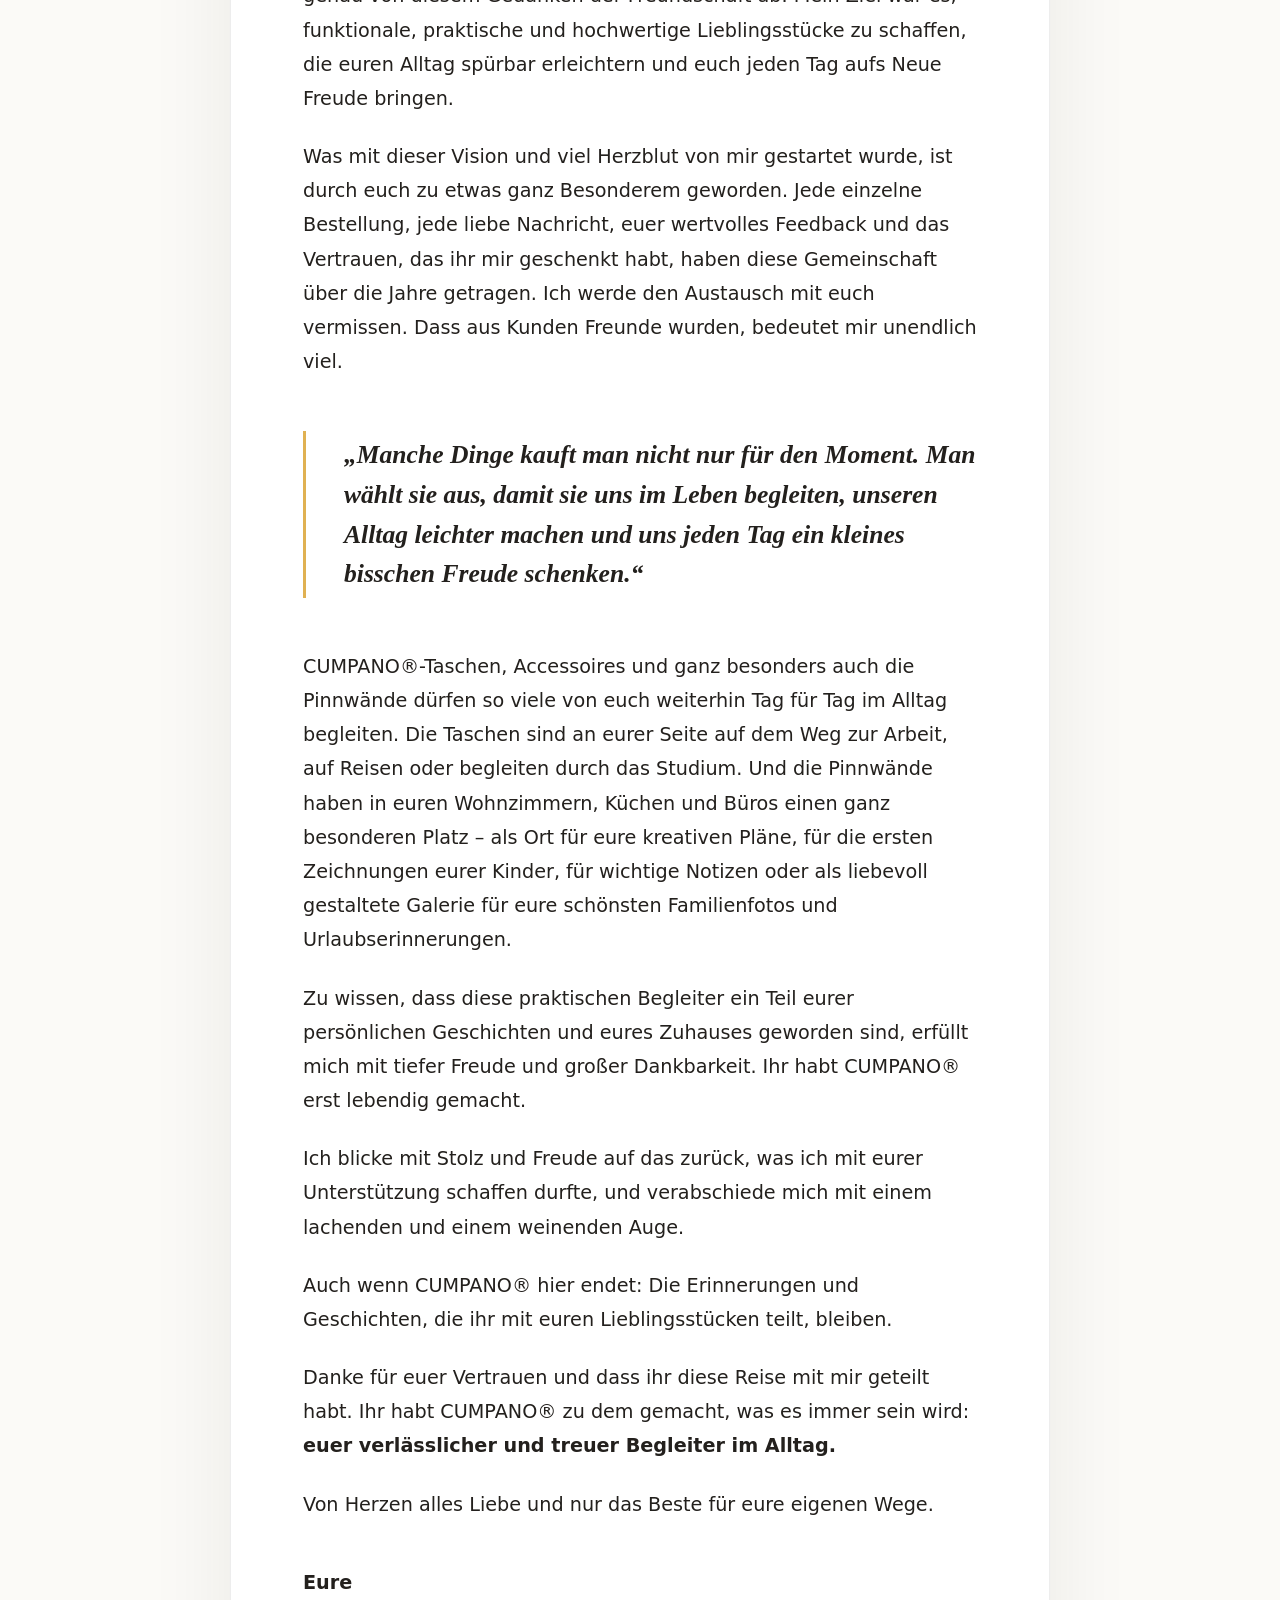
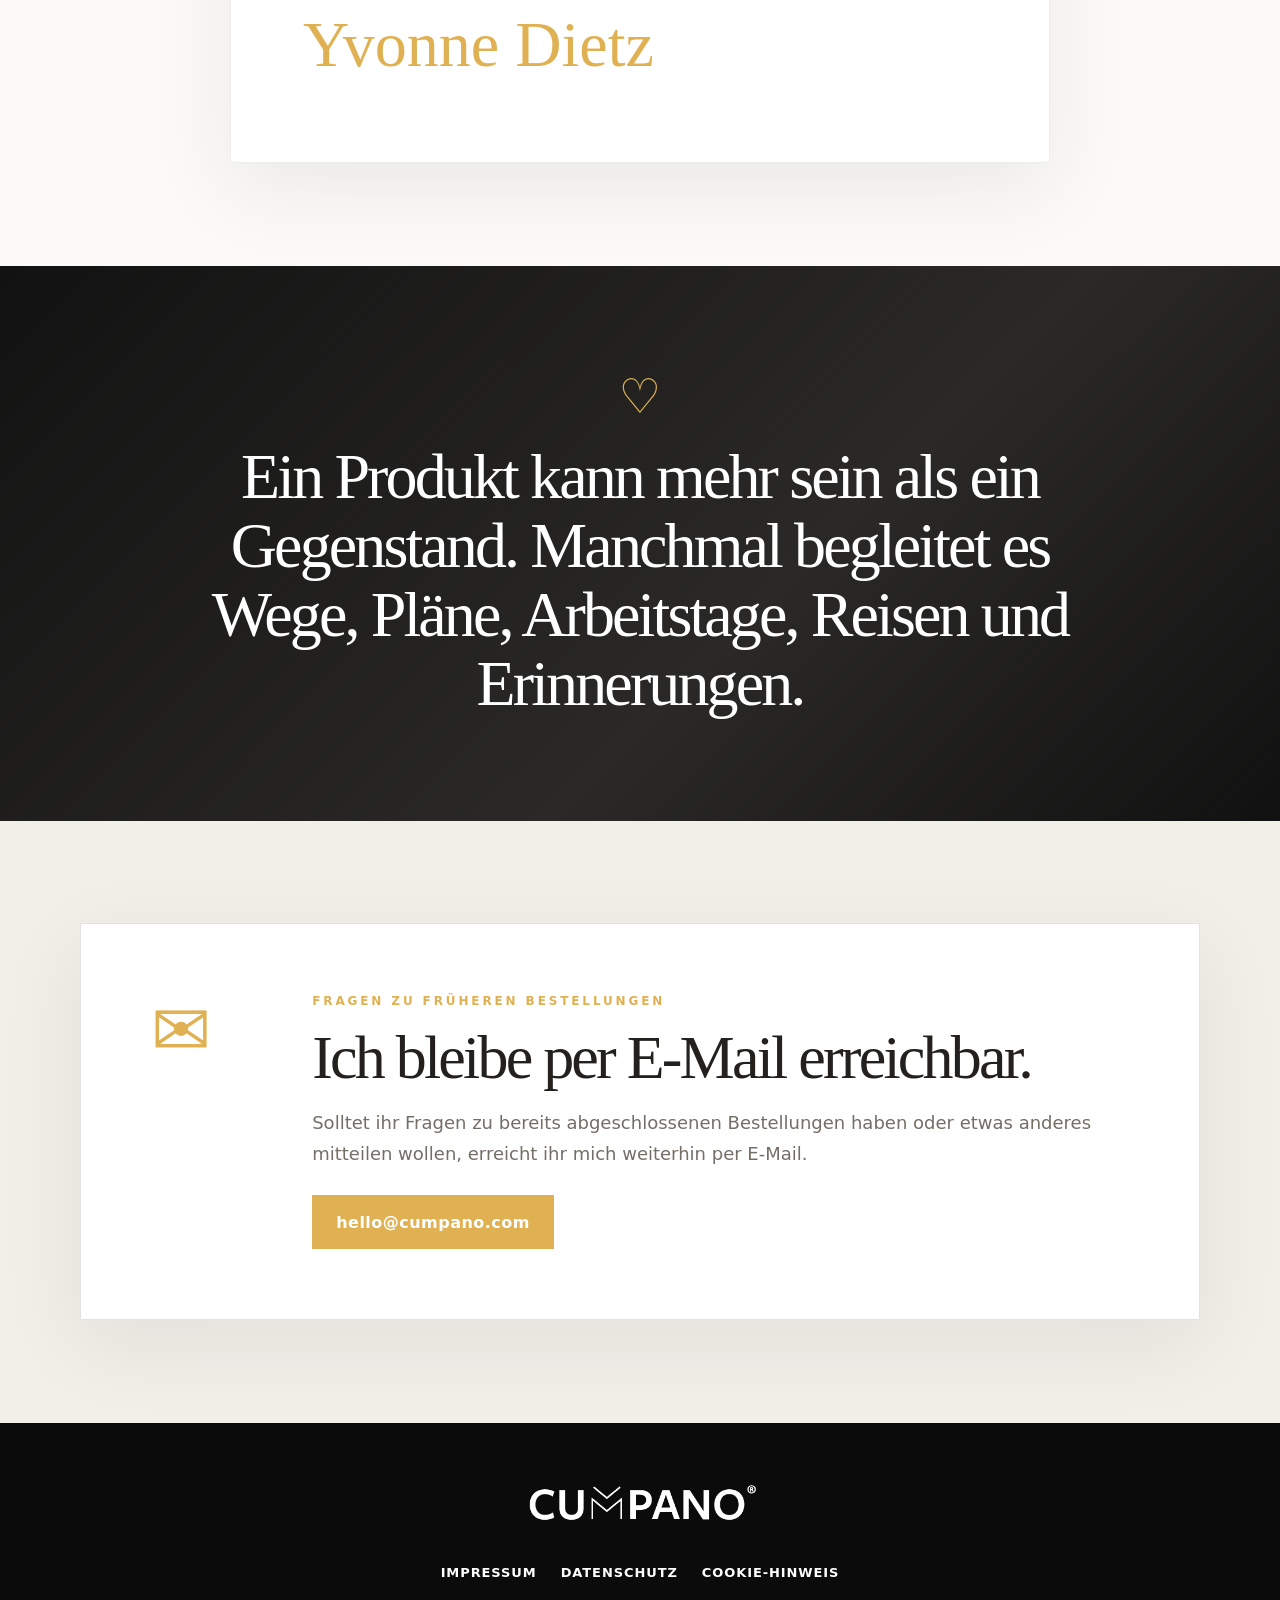
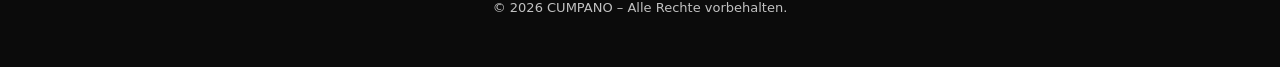
==== commit fb682b3d: "Add files via upload" ====
--- a/index.html
+++ b/index.html
@@ -13,10 +13,10 @@
   <a class="skip-link" href="#brief">Zum Inhalt springen</a>
   <header class="topbar" aria-label="Kopfbereich">
     <a class="logo-link" href="index.html" aria-label="CUMPANO Startseite">
-      <img src="cumpano-logo.png" alt="CUMPANO" class="logo">
+      <img src="cumpano-logo.png" alt="CUMPANO" class="logo" />
     </a>
     <nav class="nav" aria-label="Seitennavigation">
-      <a href="#brief">Abschied</a>
+      <a href="#brief">Brief</a>
       <a href="#kontakt">Kontakt</a>
       <a href="impressum.html">Impressum</a>
       <a href="datenschutz.html">Datenschutz</a>
@@ -33,8 +33,8 @@
         <div class="thread-line line-two"></div>
       </div>
       <div class="hero-content reveal">
-        <img src="cumpano-logo.png" alt="CUMPANO" class="logo">
-        <p class="kicker">Ein letzter Abschied</p>
+        <img src="cumpano-logo.png" alt="CUMPANO" class="hero-logo" />
+        <p class="kicker hero-kicker">BYE, BYE</p>
         <h1>Vielen Dank.</h1>
         <p class="hero-subline">Für viele gemeinsame Jahre.</p>
       </div>
@@ -46,31 +46,32 @@
 
     <section class="letter-section" id="brief">
       <article class="letter reveal" aria-label="Abschiedsbrief von CUMPANO">
-        <p class="salutation">Liebe Kundinnen und Kunden,</p>
+        <p class="salutation">Liebe Kundinnen und Kunden, liebe CUMPANO®-Freunde und Wegbegleiter,</p>
 
-        <p>nach vielen wunderbaren Jahren ist für CUMPANO die Zeit gekommen, Abschied zu nehmen.</p>
+        <p>nach vielen wunderbaren, erlebnisreichen und intensiven Jahren ist für mich und CUMPANO® die Zeit gekommen, Abschied zu nehmen.</p>
 
-        <p class="highlight">Im Juli 2026 haben wir unseren Onlineshop dauerhaft geschlossen.</p>
+        <p class="highlight closure-line">Der Onlineshop hat dauerhaft seine Türen geschlossen.</p>
 
-        <p>Was einst mit einer Idee begann, ist durch euch zu etwas ganz Besonderem geworden. Jede Bestellung, jede Nachricht, jedes Feedback und jedes entgegengebrachte Vertrauen haben dazu beigetragen, dass CUMPANO viele Jahre wachsen durfte.</p>
+        <p>Als ich CUMPANO® gegründet habe, stand eine Idee im Mittelpunkt: Ich wollte Produkte entwerfen, die wie ein guter Freund sind – verlässlich, unkompliziert und dauerhaft. CUMPANO® leitet sich genau von diesem Gedanken der Freundschaft ab. Mein Ziel war es, funktionale, praktische und hochwertige Lieblingsstücke zu schaffen, die euren Alltag spürbar erleichtern und euch jeden Tag aufs Neue Freude bringen.</p>
 
-        <p>Dafür möchten wir euch von Herzen Danke sagen.</p>
+        <p>Was mit dieser Vision und viel Herzblut von mir gestartet wurde, ist durch euch zu etwas ganz Besonderem geworden. Jede einzelne Bestellung, jede liebe Nachricht, euer wertvolles Feedback und das Vertrauen, das ihr mir geschenkt habt, haben diese Gemeinschaft über die Jahre getragen. Ich werde den Austausch mit euch vermissen. Dass aus Kunden Freunde wurden, bedeutet mir unendlich viel.</p>
 
-        <p>Unsere Taschen und Accessoires durften viele Menschen im Alltag begleiten – zur Arbeit, auf Reisen, in Meetings, durch das Studium oder einfach durchs Leben. Zu wissen, dass unsere Produkte Teil so vieler persönlicher Geschichten geworden sind, erfüllt uns bis heute mit großer Dankbarkeit.</p>
+        <blockquote class="brand-quote">„Manche Dinge kauft man nicht nur für den Moment. Man wählt sie aus, damit sie uns im Leben begleiten, unseren Alltag leichter machen und uns jeden Tag ein kleines bisschen Freude schenken.“</blockquote>
 
-        <p>Wie alles im Leben endet auch diese Reise irgendwann.</p>
+        <p>CUMPANO®-Taschen, Accessoires und ganz besonders auch die Pinnwände dürfen so viele von euch weiterhin Tag für Tag im Alltag begleiten. Die Taschen sind an eurer Seite auf dem Weg zur Arbeit, auf Reisen oder begleiten durch das Studium. Und die Pinnwände haben in euren Wohnzimmern, Küchen und Büros einen ganz besonderen Platz – als Ort für eure kreativen Pläne, für die ersten Zeichnungen eurer Kinder, für wichtige Notizen oder als liebevoll gestaltete Galerie für eure schönsten Familienfotos und Urlaubserinnerungen.</p>
 
-        <p>Wir blicken mit Freude auf die vergangenen Jahre zurück und verabschieden uns mit einem lachenden und einem weinenden Auge.</p>
+        <p>Zu wissen, dass diese praktischen Begleiter ein Teil eurer persönlichen Geschichten und eures Zuhauses geworden sind, erfüllt mich mit tiefer Freude und großer Dankbarkeit. Ihr habt CUMPANO® erst lebendig gemacht.</p>
 
-        <div class="thanks-box" aria-label="Dankesworte">
-          <p>Danke für eure Treue.</p>
-          <p>Danke für euer Vertrauen.</p>
-          <p>Danke dafür, dass ihr Teil von CUMPANO wart.</p>
-        </div>
+        <p>Ich blicke mit Stolz und Freude auf das zurück, was ich mit eurer Unterstützung schaffen durfte, und verabschiede mich mit einem lachenden und einem weinenden Auge.</p>
+
+        <p>Auch wenn CUMPANO® hier endet: Die Erinnerungen und Geschichten, die ihr mit euren Lieblingsstücken teilt, bleiben.</p>
+
+        <p>Danke für euer Vertrauen und dass ihr diese Reise mit mir geteilt habt. Ihr habt CUMPANO® zu dem gemacht, was es immer sein wird: <strong>euer verlässlicher und treuer Begleiter im Alltag.</strong></p>
+
+        <p>Von Herzen alles Liebe und nur das Beste für eure eigenen Wege.</p>
 
         <div class="signature-block">
-          <p>Von Herzen alles Gute.</p>
-          <p>Eure</p>
+          <p class="signature-prefix">Eure</p>
           <p class="signature">Yvonne Dietz</p>
         </div>
       </article>
@@ -88,9 +89,9 @@
         <div class="mail-icon" aria-hidden="true">✉</div>
         <div>
           <p class="kicker">Fragen zu früheren Bestellungen</p>
-          <h2>Wir bleiben per E-Mail erreichbar.</h2>
-          <p>Solltet ihr Fragen zu bereits abgeschlossenen Bestellungen haben, erreicht ihr uns weiterhin ausschließlich per E-Mail.</p>
-          <a class="mail-button" href="mailto:kontakt@cumpano.com">kontakt@cumpano.com</a>
+          <h2>Ich bleibe per E-Mail erreichbar.</h2>
+          <p>Solltet ihr Fragen zu bereits abgeschlossenen Bestellungen haben oder etwas anderes mitteilen wollen, erreicht ihr mich weiterhin per E-Mail.</p>
+          <a class="mail-button" href="mailto:hello@cumpano.com">hello@cumpano.com</a>
         </div>
       </div>
     </section>
--- a/styles.css
+++ b/styles.css
@@ -6,8 +6,8 @@
   --cream: #f2eee8;
   --ink: #23201d;
   --muted: #756e66;
-  --gold: #ad7a3d;
-  --gold-soft: #d9bc91;
+  --gold: #E0B152;
+  --gold-soft: #E0B152;
   --line: rgba(35, 32, 29, 0.13);
   --shadow: 0 24px 80px rgba(0, 0, 0, 0.16);
   --max: 1120px;
@@ -268,3 +268,31 @@
   html { scroll-behavior: auto; }
   .reveal { opacity: 1; transform: none; transition: none; }
 }
+
+
+/* Kundenanpassungen vom 14.07.2026 */
+.hero-kicker {
+  font-family: Calibri, "Segoe UI", Arial, sans-serif;
+  font-size: clamp(17px, 1.8vw, 25px);
+  letter-spacing: 0.24em;
+  color: var(--gold);
+}
+.hero h1 { color: var(--gold); }
+.closure-line {
+  display: inline;
+  color: var(--ink);
+  background: linear-gradient(transparent 58%, rgba(224, 177, 82, .42) 58%);
+  font-weight: 800;
+}
+.brand-quote {
+  margin: clamp(34px, 5vw, 52px) 0;
+  padding: 4px 0 4px clamp(22px, 4vw, 38px);
+  border-left: 3px solid var(--gold);
+  color: var(--ink);
+  font-family: Georgia, "Times New Roman", serif;
+  font-size: clamp(21px, 2vw, 27px);
+  font-style: italic;
+  font-weight: 700;
+  line-height: 1.55;
+}
+.signature-prefix { font-weight: 800; }
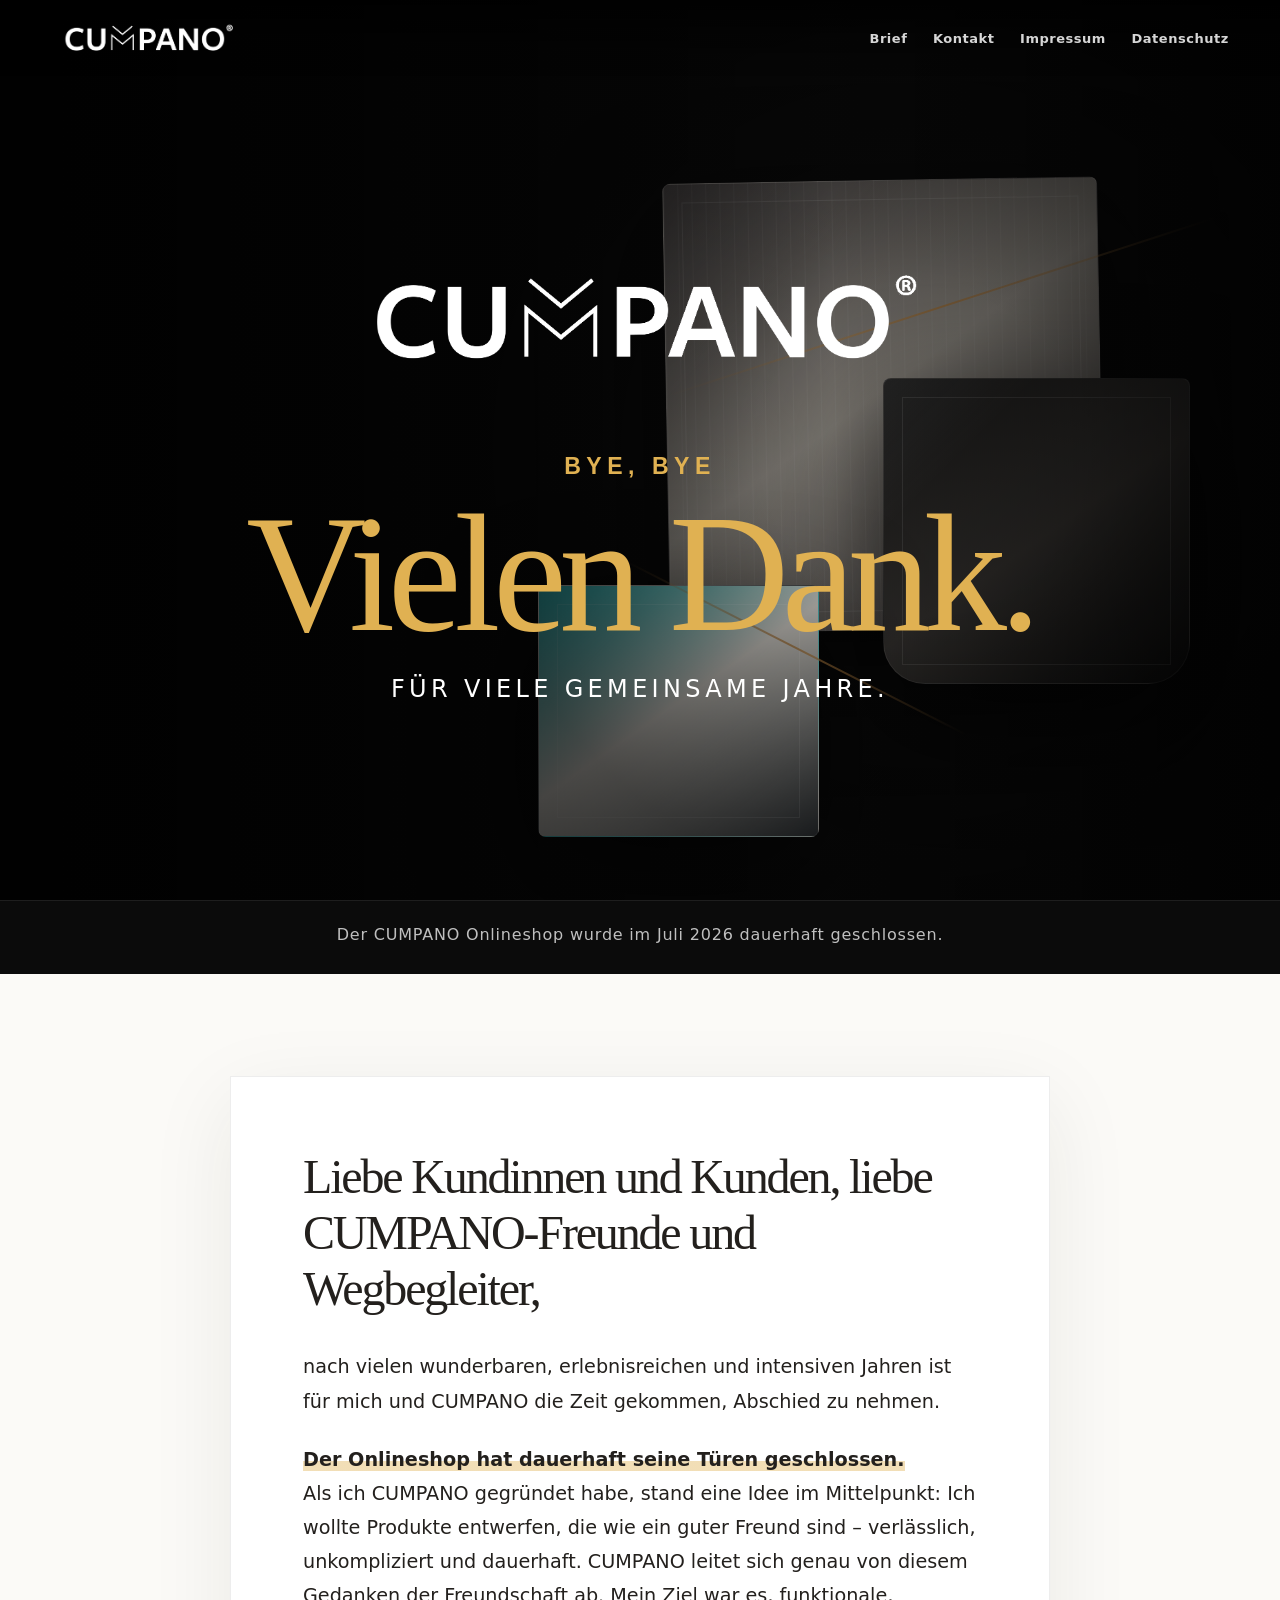
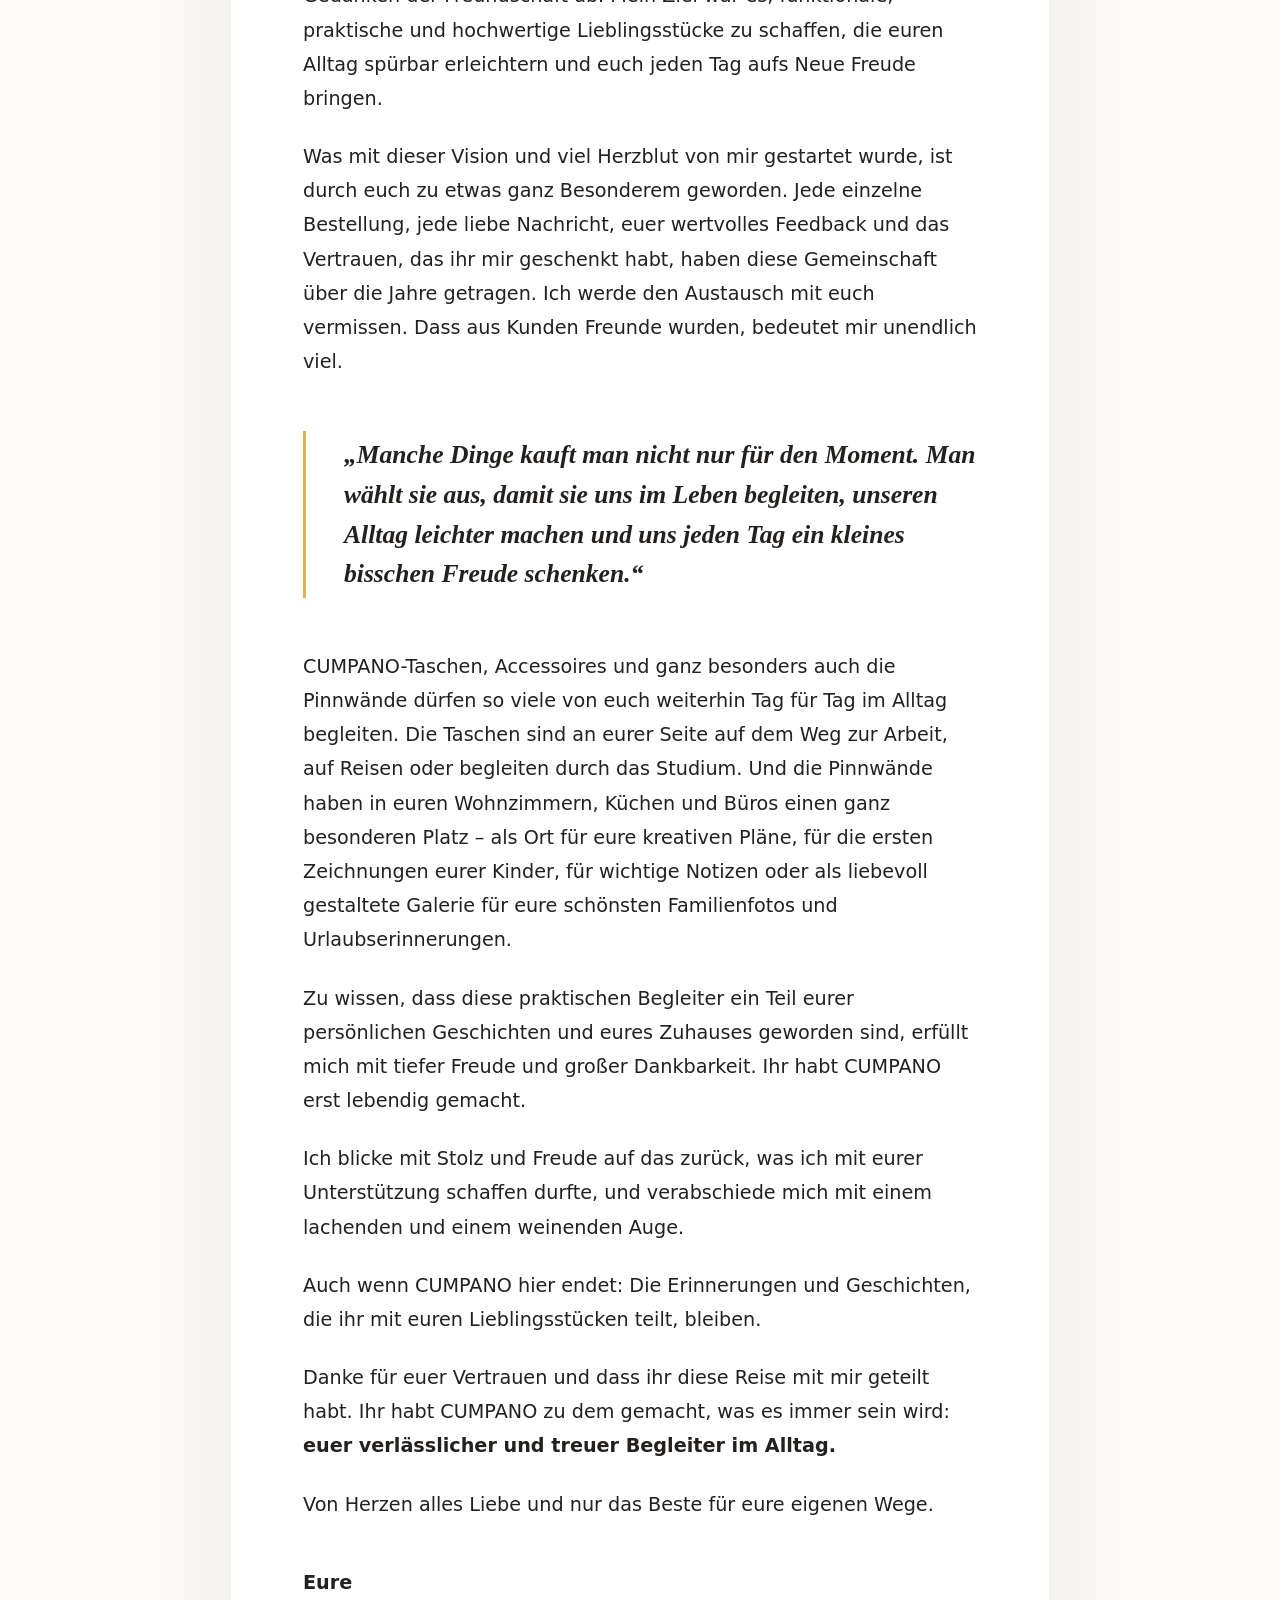
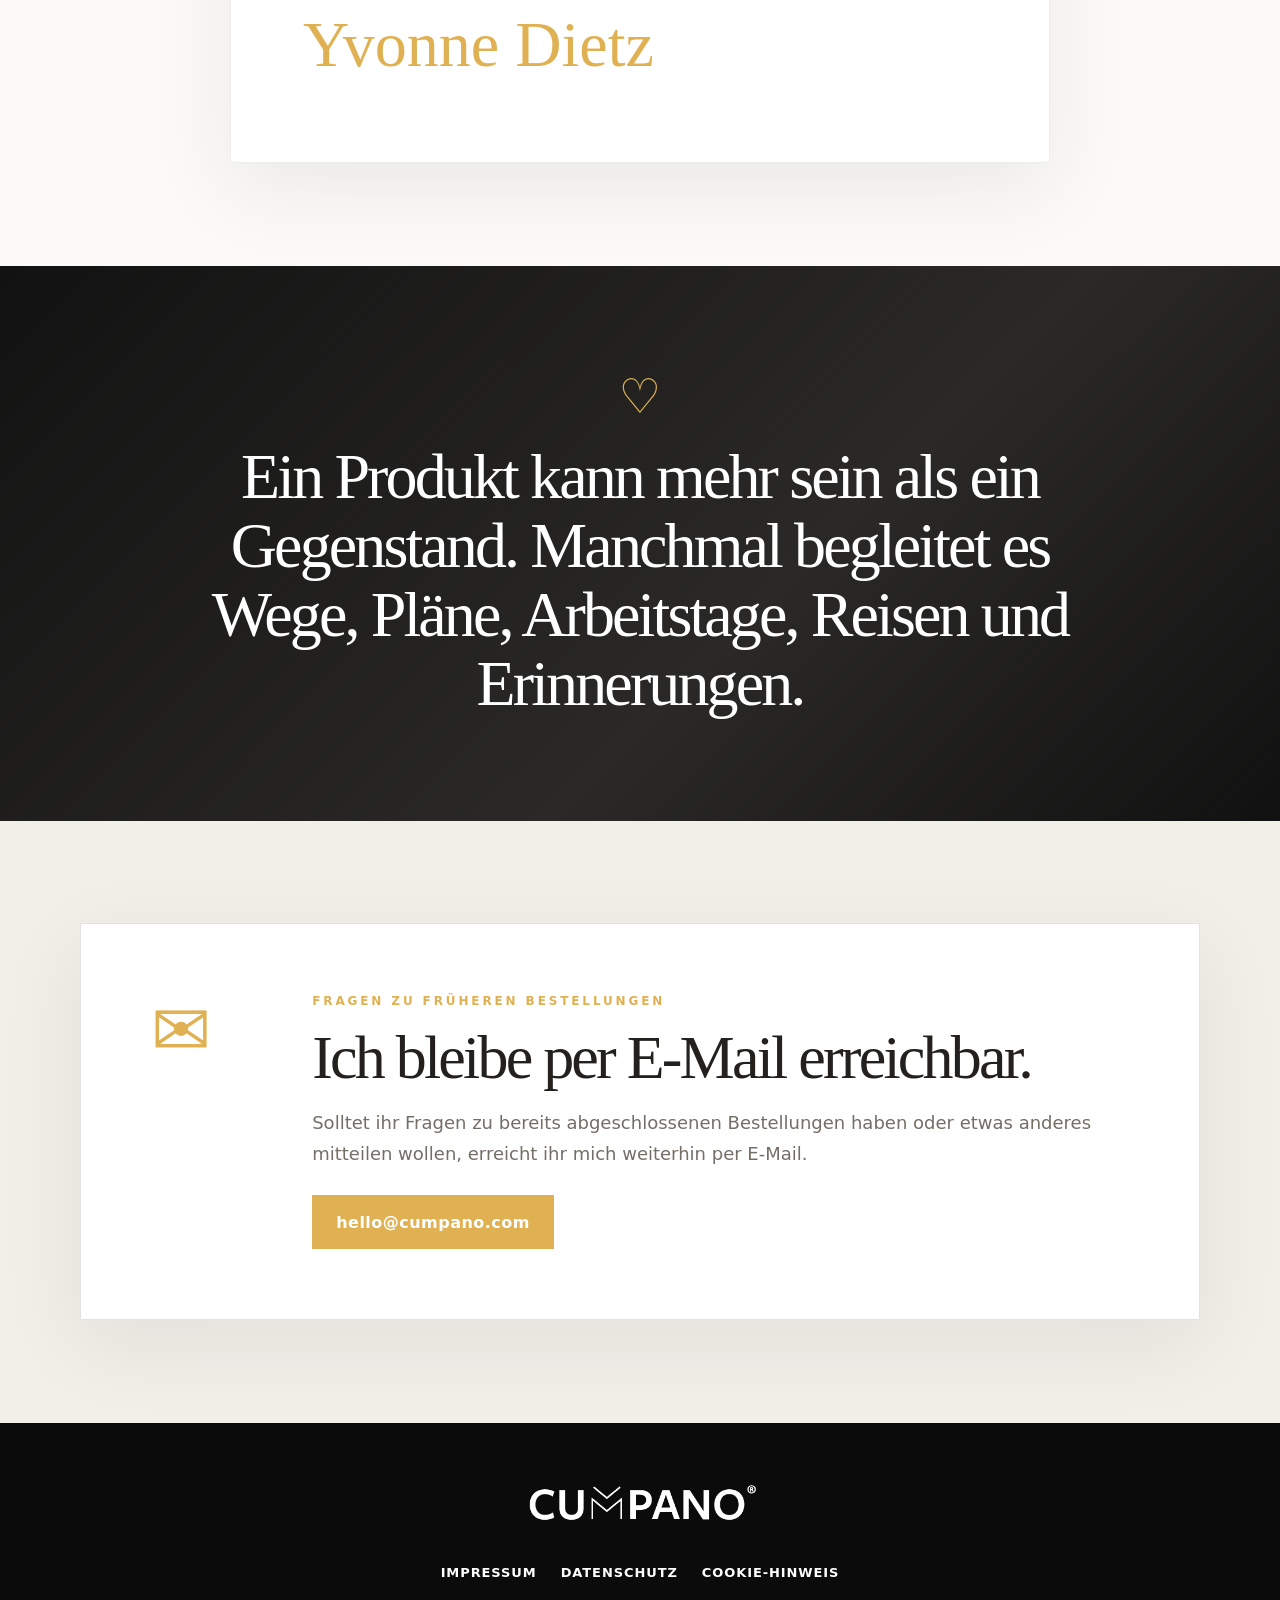
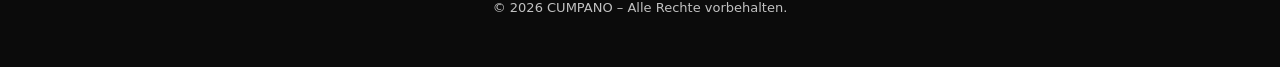
==== commit 277e518d: "Remove trademark symbol from CUMPANO references" ====
--- a/index.html
+++ b/index.html
@@ -46,27 +46,27 @@
 
     <section class="letter-section" id="brief">
       <article class="letter reveal" aria-label="Abschiedsbrief von CUMPANO">
-        <p class="salutation">Liebe Kundinnen und Kunden, liebe CUMPANO®-Freunde und Wegbegleiter,</p>
+        <p class="salutation">Liebe Kundinnen und Kunden, liebe CUMPANO-Freunde und Wegbegleiter,</p>
 
-        <p>nach vielen wunderbaren, erlebnisreichen und intensiven Jahren ist für mich und CUMPANO® die Zeit gekommen, Abschied zu nehmen.</p>
+        <p>nach vielen wunderbaren, erlebnisreichen und intensiven Jahren ist für mich und CUMPANO die Zeit gekommen, Abschied zu nehmen.</p>
 
         <p class="highlight closure-line">Der Onlineshop hat dauerhaft seine Türen geschlossen.</p>
 
-        <p>Als ich CUMPANO® gegründet habe, stand eine Idee im Mittelpunkt: Ich wollte Produkte entwerfen, die wie ein guter Freund sind – verlässlich, unkompliziert und dauerhaft. CUMPANO® leitet sich genau von diesem Gedanken der Freundschaft ab. Mein Ziel war es, funktionale, praktische und hochwertige Lieblingsstücke zu schaffen, die euren Alltag spürbar erleichtern und euch jeden Tag aufs Neue Freude bringen.</p>
+        <p>Als ich CUMPANO gegründet habe, stand eine Idee im Mittelpunkt: Ich wollte Produkte entwerfen, die wie ein guter Freund sind – verlässlich, unkompliziert und dauerhaft. CUMPANO leitet sich genau von diesem Gedanken der Freundschaft ab. Mein Ziel war es, funktionale, praktische und hochwertige Lieblingsstücke zu schaffen, die euren Alltag spürbar erleichtern und euch jeden Tag aufs Neue Freude bringen.</p>
 
         <p>Was mit dieser Vision und viel Herzblut von mir gestartet wurde, ist durch euch zu etwas ganz Besonderem geworden. Jede einzelne Bestellung, jede liebe Nachricht, euer wertvolles Feedback und das Vertrauen, das ihr mir geschenkt habt, haben diese Gemeinschaft über die Jahre getragen. Ich werde den Austausch mit euch vermissen. Dass aus Kunden Freunde wurden, bedeutet mir unendlich viel.</p>
 
         <blockquote class="brand-quote">„Manche Dinge kauft man nicht nur für den Moment. Man wählt sie aus, damit sie uns im Leben begleiten, unseren Alltag leichter machen und uns jeden Tag ein kleines bisschen Freude schenken.“</blockquote>
 
-        <p>CUMPANO®-Taschen, Accessoires und ganz besonders auch die Pinnwände dürfen so viele von euch weiterhin Tag für Tag im Alltag begleiten. Die Taschen sind an eurer Seite auf dem Weg zur Arbeit, auf Reisen oder begleiten durch das Studium. Und die Pinnwände haben in euren Wohnzimmern, Küchen und Büros einen ganz besonderen Platz – als Ort für eure kreativen Pläne, für die ersten Zeichnungen eurer Kinder, für wichtige Notizen oder als liebevoll gestaltete Galerie für eure schönsten Familienfotos und Urlaubserinnerungen.</p>
+        <p>CUMPANO-Taschen, Accessoires und ganz besonders auch die Pinnwände dürfen so viele von euch weiterhin Tag für Tag im Alltag begleiten. Die Taschen sind an eurer Seite auf dem Weg zur Arbeit, auf Reisen oder begleiten durch das Studium. Und die Pinnwände haben in euren Wohnzimmern, Küchen und Büros einen ganz besonderen Platz – als Ort für eure kreativen Pläne, für die ersten Zeichnungen eurer Kinder, für wichtige Notizen oder als liebevoll gestaltete Galerie für eure schönsten Familienfotos und Urlaubserinnerungen.</p>
 
-        <p>Zu wissen, dass diese praktischen Begleiter ein Teil eurer persönlichen Geschichten und eures Zuhauses geworden sind, erfüllt mich mit tiefer Freude und großer Dankbarkeit. Ihr habt CUMPANO® erst lebendig gemacht.</p>
+        <p>Zu wissen, dass diese praktischen Begleiter ein Teil eurer persönlichen Geschichten und eures Zuhauses geworden sind, erfüllt mich mit tiefer Freude und großer Dankbarkeit. Ihr habt CUMPANO erst lebendig gemacht.</p>
 
         <p>Ich blicke mit Stolz und Freude auf das zurück, was ich mit eurer Unterstützung schaffen durfte, und verabschiede mich mit einem lachenden und einem weinenden Auge.</p>
 
-        <p>Auch wenn CUMPANO® hier endet: Die Erinnerungen und Geschichten, die ihr mit euren Lieblingsstücken teilt, bleiben.</p>
+        <p>Auch wenn CUMPANO hier endet: Die Erinnerungen und Geschichten, die ihr mit euren Lieblingsstücken teilt, bleiben.</p>
 
-        <p>Danke für euer Vertrauen und dass ihr diese Reise mit mir geteilt habt. Ihr habt CUMPANO® zu dem gemacht, was es immer sein wird: <strong>euer verlässlicher und treuer Begleiter im Alltag.</strong></p>
+        <p>Danke für euer Vertrauen und dass ihr diese Reise mit mir geteilt habt. Ihr habt CUMPANO zu dem gemacht, was es immer sein wird: <strong>euer verlässlicher und treuer Begleiter im Alltag.</strong></p>
 
         <p>Von Herzen alles Liebe und nur das Beste für eure eigenen Wege.</p>
 
